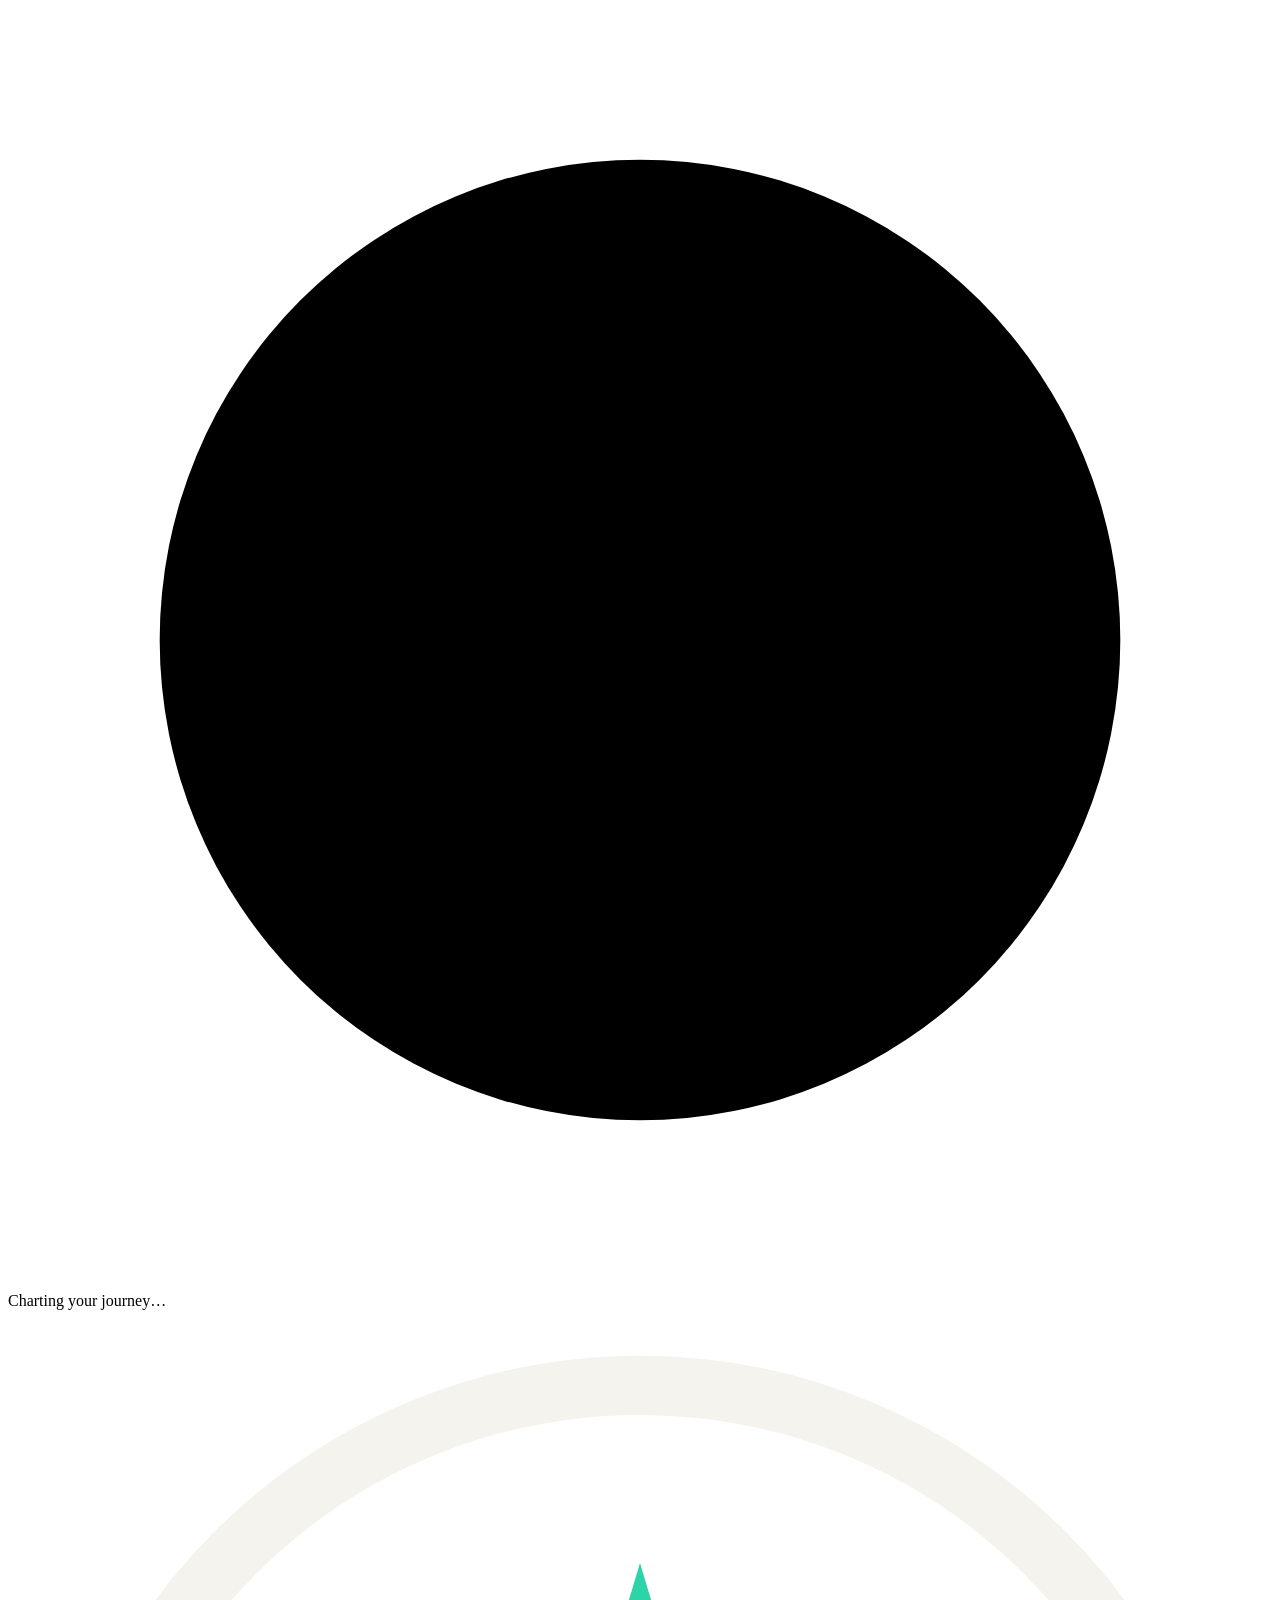
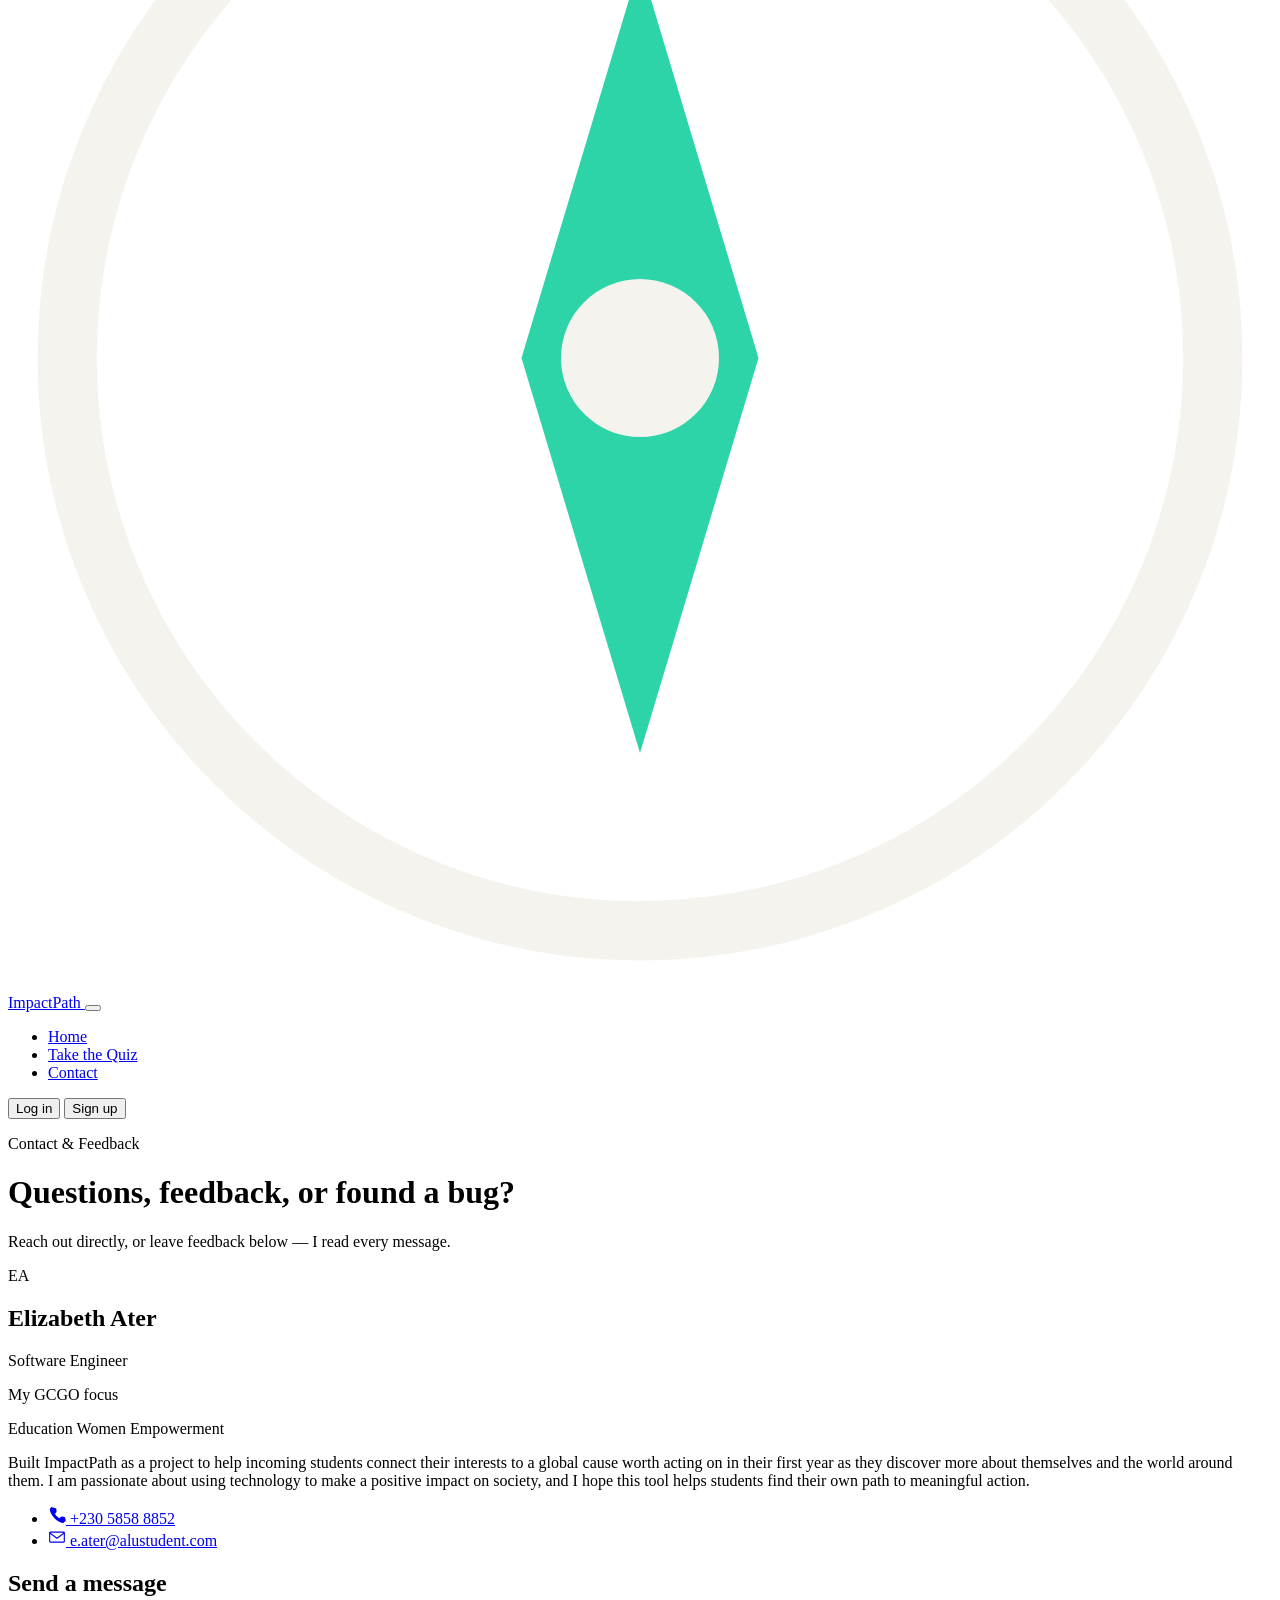
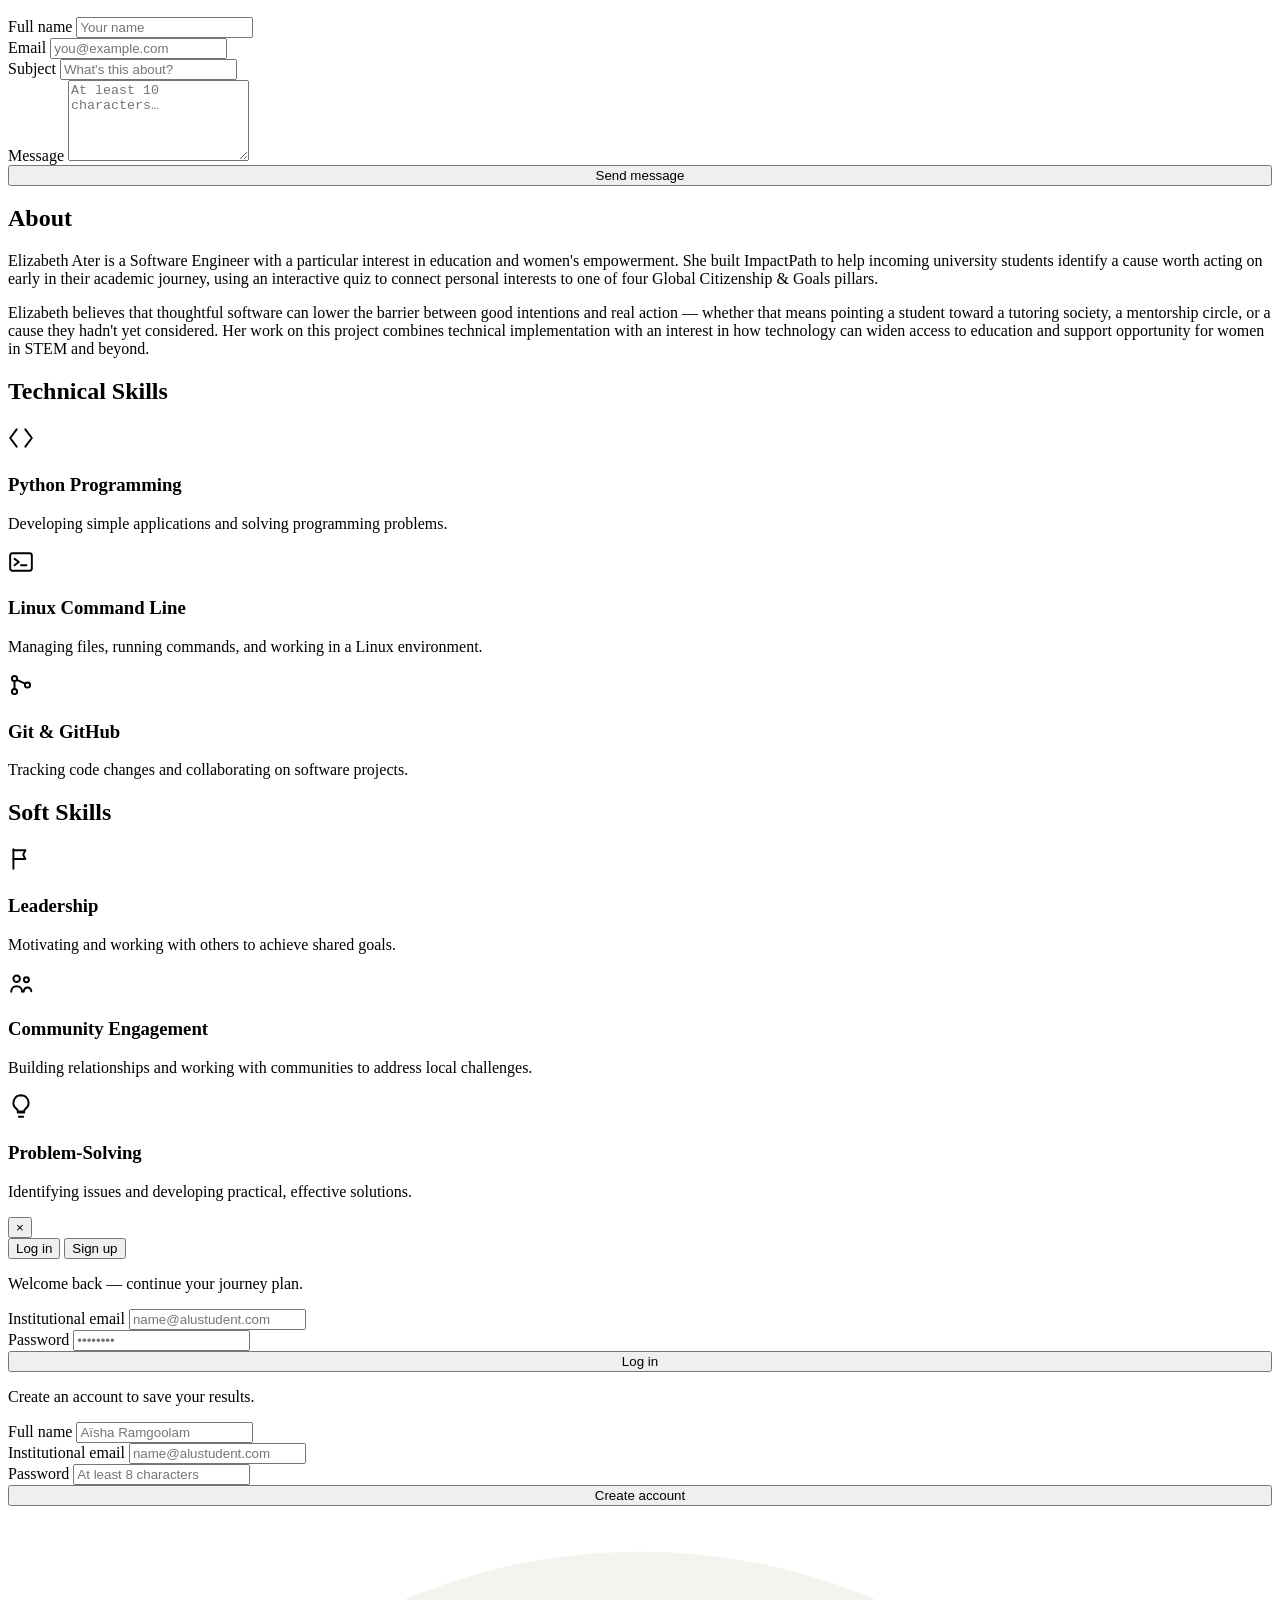
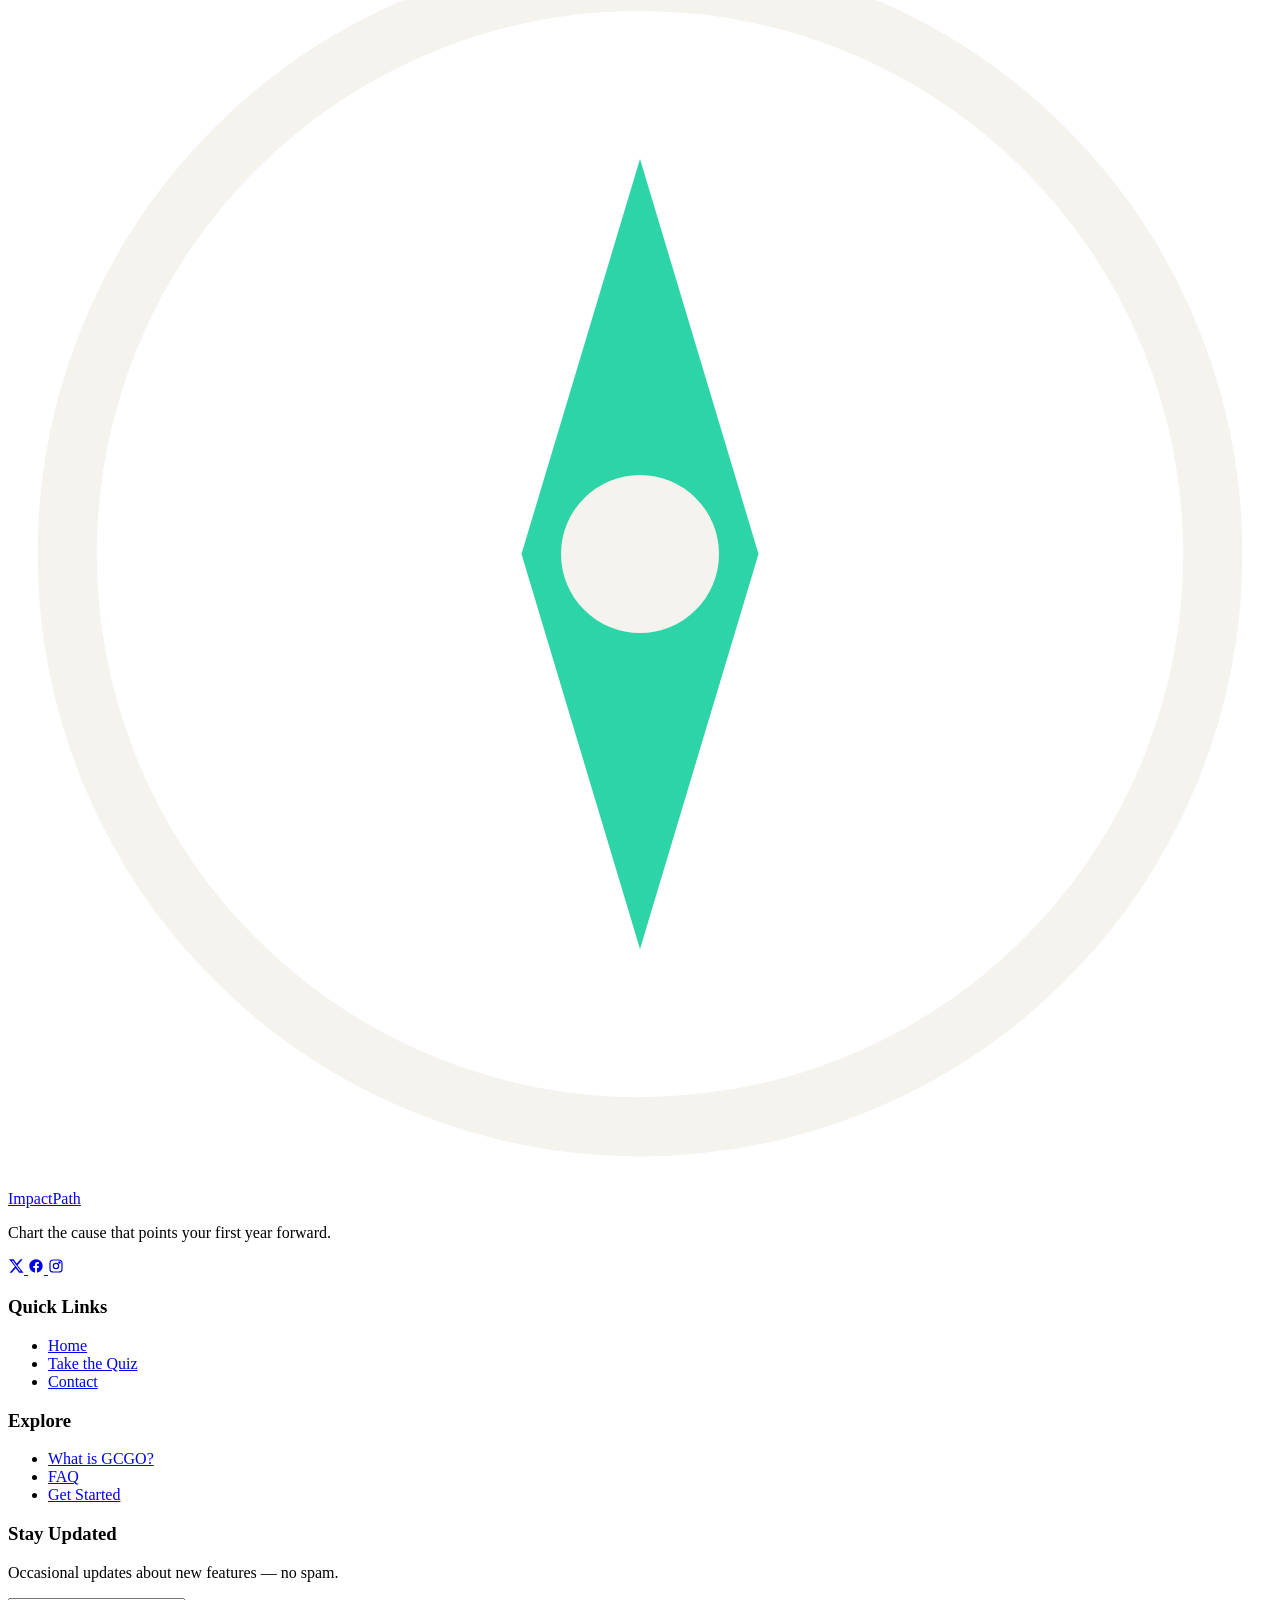
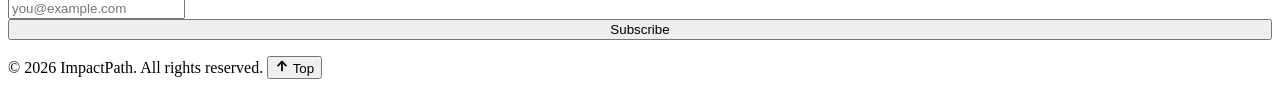
==== contact.html @ 2ed1ff80 "Created the contact page" ====
<!DOCTYPE html>
<html lang="en">
<head>
<meta charset="UTF-8">
<meta name="viewport" content="width=device-width, initial-scale=1.0">
<title>Contact & Feedback — ImpactPath</title>
<meta name="description" content="Get in touch, view the project source, or leave feedback on ImpactPath.">

<link rel="preconnect" href="https://fonts.googleapis.com">
<link rel="preconnect" href="https://fonts.gstatic.com" crossorigin>
<link href="https://fonts.googleapis.com/css2?family=Sora:wght@400;600;700;800&family=Literata:ital,wght@0,400;0,500;1,400&family=JetBrains+Mono:wght@500;700&display=swap" rel="stylesheet">

<link rel="stylesheet" href="css/style.css">
</head>
<body>

<!-- ============ PRELOADER ============ -->
<div class="preloader" id="preloader" aria-hidden="true">
  <svg class="preloader__compass" viewBox="0 0 100 100" xmlns="http://www.w3.org/2000/svg">
    <circle cx="50" cy="50" r="38" class="preloader__ring"/>
    <path d="M50 18L58 50L50 82L42 50L50 18Z" class="preloader__needle"/>
    <circle cx="50" cy="50" r="4" class="preloader__hub"/>
  </svg>
  <p class="preloader__label">Charting your journey…</p>
</div>

<!-- ============ NAV ============ -->
<nav class="site-nav">
  <div class="site-nav__inner">
    <a href="index.html" class="site-nav__brand">
      <svg class="compass-mark" viewBox="0 0 32 32" fill="none" xmlns="http://www.w3.org/2000/svg" aria-hidden="true">
        <circle cx="16" cy="16" r="14.5" stroke="#F5F3EE" stroke-width="1.5"/>
        <path d="M16 6L19 16L16 26L13 16L16 6Z" fill="#2DD4A7"/>
        <circle cx="16" cy="16" r="2" fill="#F5F3EE"/>
      </svg>
      ImpactPath
    </a>
    <button type="button" class="nav-toggle" id="nav-toggle" aria-label="Toggle navigation menu" aria-expanded="false" aria-controls="site-nav-panel">
      <span class="nav-toggle__bar"></span>
      <span class="nav-toggle__bar"></span>
      <span class="nav-toggle__bar"></span>
    </button>
    <div class="site-nav__panel" id="site-nav-panel">
      <ul class="site-nav__links">
        <li><a href="index.html">Home</a></li>
        <li><a href="quiz.html">Take the Quiz</a></li>
        <li id="nav-results-link" style="display:none;"><a href="results.html">My Results</a></li>
        <li><a href="contact.html" aria-current="page">Contact</a></li>
      </ul>
      <div class="site-nav__auth">
        <button class="btn btn--text" data-open-auth="login">Log in</button>
        <button class="btn btn--primary" data-open-auth="signup">Sign up</button>
      </div>
    </div>
  </div>
</nav>

<header class="contact-hero container">
  <p class="hero__eyebrow">Contact &amp; Feedback</p>
  <h1 class="contact-hero__title">Questions, feedback, or found a bug?</h1>
  <p class="hero__lead">Reach out directly, or leave feedback below — I read every message.</p>
</header>

<section class="contact-grid container">

  <!-- ============ AUTHOR / PROJECT DETAILS ============ -->
  <article class="author-card reveal">
    <img
      src="assets/images/profile.jpg"
      alt="Photo of the ImpactPath author"
      class="author-card__avatar"
      onerror="this.replaceWith(Object.assign(document.createElement('div'), {className:'author-card__avatar author-card__avatar--fallback', textContent:'EA'}))"
    >
    <h2 class="author-card__name">Elizabeth Ater</h2>
    <p class="author-card__role">Software Engineer</p>

    <p class="author-card__focus-label">My GCGO focus</p>
    <div class="author-card__focus">
      <span class="focus-tag focus-tag--education">Education</span>
      <span class="focus-tag focus-tag--women">Women Empowerment</span>
    </div>

    <p class="author-card__bio">
      Built ImpactPath as a project to help incoming students connect their interests to a global cause
      worth acting on in their first year as they discover more about themselves and the world around them. 
      I am passionate about using technology to make a positive impact on society, and I hope this tool helps students find their own path to meaningful action.
    </p>

    <ul class="author-card__links">
      <li>
        <a href="tel:+23058588852">
          <svg viewBox="0 0 16 16" width="18" height="18" fill="currentColor" aria-hidden="true"><path d="M3.65 1.5a1 1 0 0 1 1.02-.24l2.1.7a1 1 0 0 1 .67.9l.15 2.1a1 1 0 0 1-.29.78l-1.2 1.2a9.4 9.4 0 0 0 3.96 3.96l1.2-1.2a1 1 0 0 1 .78-.29l2.1.15a1 1 0 0 1 .9.67l.7 2.1a1 1 0 0 1-.24 1.02l-1.4 1.4a1.5 1.5 0 0 1-1.35.42C7.9 13.8 2.2 8.1 1.61 3.25a1.5 1.5 0 0 1 .42-1.35l1.62-1.4Z"/></svg>
          +230 5858 8852
        </a>
      </li>
      <li>
        <a href="mailto:e.ater@alustudent.com">
          <svg viewBox="0 0 16 16" width="18" height="18" fill="currentColor" aria-hidden="true"><path d="M1 4a1 1 0 0 1 1-1h12a1 1 0 0 1 1 1v8a1 1 0 0 1-1 1H2a1 1 0 0 1-1-1V4Zm1.2.2 5.8 4.2 5.8-4.2H2.2ZM14 5.4 8.3 9.6a.5.5 0 0 1-.6 0L2 5.4V12h12V5.4Z"/></svg>
          e.ater@alustudent.com
        </a>
      </li>
    </ul>
  </article>
  
  <!-- ============ CONTACT FORM ============ -->
  <article class="contact-form-panel reveal" style="transition-delay:120ms;">
    <h2>Send a message</h2>
    <form id="contact-form" novalidate>
      <div class="field">
        <label class="field__label" for="contact-name">Full name</label>
        <input class="field__input" type="text" id="contact-name" name="contactName" placeholder="Your name" autocomplete="name">
        <small class="error-message" role="alert"></small>
      </div>

      <div class="field">
        <label class="field__label" for="contact-email">Email</label>
        <input class="field__input" type="email" id="contact-email" name="contactEmail" placeholder="you@example.com" autocomplete="email">
        <small class="error-message" role="alert"></small>
      </div>

      <div class="field">
        <label class="field__label" for="contact-subject">Subject</label>
        <input class="field__input" type="text" id="contact-subject" name="contactSubject" placeholder="What's this about?">
        <small class="error-message" role="alert"></small>
      </div>

      <div class="field">
        <label class="field__label" for="contact-message">Message</label>
        <textarea class="field__input" id="contact-message" name="contactMessage" rows="5" placeholder="At least 10 characters…"></textarea>
        <small class="error-message" role="alert"></small>
      </div>

      <button type="submit" class="btn btn--primary btn--lg" style="width:100%;justify-content:center;">Send message</button>
      <p class="form-submit-status" role="status"></p>
    </form>
  </article>

</section>

<!-- ============ ABOUT & SKILLS ============ -->
<section class="about-skills container reveal" aria-label="About and technical skills">
  <div class="about-skills__bio">
    <h2>About</h2>
    <p>
      Elizabeth Ater is a Software Engineer with a particular interest in
      education and women's empowerment. She built ImpactPath to help
      incoming university students identify a cause worth acting on early
      in their academic journey, using an interactive quiz to connect
      personal interests to one of four Global Citizenship &amp; Goals
      pillars.
    </p>
    <p>
      Elizabeth believes that thoughtful software can lower the barrier
      between good intentions and real action &mdash; whether that means
      pointing a student toward a tutoring society, a mentorship circle,
      or a cause they hadn't yet considered. Her work on this project
      combines technical implementation with an interest in how technology
      can widen access to education and support opportunity for women in
      STEM and beyond.
    </p>
  </div>

  <div class="about-skills__skills">
    <h2>Technical Skills</h2>
    <div class="skills-grid">
      <article class="skill-card">
        <span class="skill-card__icon" aria-hidden="true">
          <svg viewBox="0 0 24 24" width="26" height="26" fill="none" stroke="currentColor" stroke-width="1.8" stroke-linecap="round" stroke-linejoin="round"><polyline points="8 4 2 12 8 20"/><polyline points="16 4 22 12 16 20"/></svg>
        </span>
        <h3>Python Programming</h3>
        <p>Developing simple applications and solving programming problems.</p>
      </article>

      <article class="skill-card">
        <span class="skill-card__icon" aria-hidden="true">
          <svg viewBox="0 0 24 24" width="26" height="26" fill="none" stroke="currentColor" stroke-width="1.8" stroke-linecap="round" stroke-linejoin="round"><rect x="2" y="4" width="20" height="16" rx="2"/><polyline points="6 9 10 12 6 15"/><line x1="12" y1="15" x2="17" y2="15"/></svg>
        </span>
        <h3>Linux Command Line</h3>
        <p>Managing files, running commands, and working in a Linux environment.</p>
      </article>

      <article class="skill-card">
        <span class="skill-card__icon" aria-hidden="true">
          <svg viewBox="0 0 24 24" width="26" height="26" fill="none" stroke="currentColor" stroke-width="1.8" stroke-linecap="round" stroke-linejoin="round"><circle cx="6" cy="6" r="2.4"/><circle cx="6" cy="18" r="2.4"/><circle cx="18" cy="12" r="2.4"/><path d="M6 8.4V15.6"/><path d="M8.2 7.2 15.8 10.8"/></svg>
        </span>
        <h3>Git &amp; GitHub</h3>
        <p>Tracking code changes and collaborating on software projects.</p>
      </article>
    </div>
  </div>

  <div class="about-skills__skills">
    <h2>Soft Skills</h2>
    <div class="skills-grid">
      <article class="skill-card">
        <span class="skill-card__icon" aria-hidden="true">
          <svg viewBox="0 0 24 24" width="26" height="26" fill="none" stroke="currentColor" stroke-width="1.8" stroke-linecap="round" stroke-linejoin="round"><path d="M5 3v18"/><path d="M5 4h11l-2 4 2 4H5"/></svg>
        </span>
        <h3>Leadership</h3>
        <p>Motivating and working with others to achieve shared goals.</p>
      </article>

      <article class="skill-card">
        <span class="skill-card__icon" aria-hidden="true">
          <svg viewBox="0 0 24 24" width="26" height="26" fill="none" stroke="currentColor" stroke-width="1.8" stroke-linecap="round" stroke-linejoin="round"><circle cx="8" cy="8" r="3"/><path d="M3 20c0-3 2.2-5 5-5s5 2 5 5"/><circle cx="17" cy="9" r="2.3"/><path d="M14.5 20c.3-2.2 1.6-3.8 3.5-3.8 1.7 0 3.2 1.3 3.5 3.4"/></svg>
        </span>
        <h3>Community Engagement</h3>
        <p>Building relationships and working with communities to address local challenges.</p>
      </article>

      <article class="skill-card">
        <span class="skill-card__icon" aria-hidden="true">
          <svg viewBox="0 0 24 24" width="26" height="26" fill="none" stroke="currentColor" stroke-width="1.8" stroke-linecap="round" stroke-linejoin="round"><path d="M9 18h6"/><path d="M10 22h4"/><path d="M12 2a7 7 0 0 0-4 12.7c.6.5 1 1.3 1 2.1V17h6v-.2c0-.8.4-1.6 1-2.1A7 7 0 0 0 12 2Z"/></svg>
        </span>
        <h3>Problem-Solving</h3>
        <p>Identifying issues and developing practical, effective solutions.</p>
      </article>
    </div>
  </div>
</section>

<!-- ============ AUTH MODAL (shared) ============ -->
<div class="modal-backdrop" id="auth-modal-backdrop">
  <div class="auth-modal" role="dialog" aria-modal="true" aria-labelledby="auth-modal-title">
    <button class="auth-modal__close" aria-label="Close">&times;</button>
    <div class="auth-modal__tabs">
      <button class="auth-modal__tab is-active" data-tab="login" id="auth-modal-title">Log in</button>
      <button class="auth-modal__tab" data-tab="signup">Sign up</button>
    </div>

    <div class="auth-modal__panel is-active" data-panel="login">
      <p class="auth-modal__sub">Welcome back — continue your journey plan.</p>
      <form id="login-form" novalidate>
        <div class="field">
          <label class="field__label" for="login-email">Institutional email</label>
          <input class="field__input" type="email" id="login-email" placeholder="name@alustudent.com">
          <small class="error-message" role="alert"></small>
        </div>
        <div class="field">
          <label class="field__label" for="login-password">Password</label>
          <input class="field__input" type="password" id="login-password" placeholder="••••••••">
          <small class="error-message" role="alert"></small>
        </div>
        <button type="submit" class="btn btn--primary" style="width:100%;justify-content:center;">Log in</button>
        <p class="form-submit-status" role="status"></p>
      </form>
    </div>

    <div class="auth-modal__panel" data-panel="signup">
      <p class="auth-modal__sub">Create an account to save your results.</p>
      <form id="signup-form" novalidate>
        <div class="field">
          <label class="field__label" for="signup-name">Full name</label>
          <input class="field__input" type="text" id="signup-name" placeholder="Aïsha Ramgoolam">
          <small class="error-message" role="alert"></small>
        </div>
        <div class="field">
          <label class="field__label" for="signup-email">Institutional email</label>
          <input class="field__input" type="email" id="signup-email" placeholder="name@alustudent.com">
          <small class="error-message" role="alert"></small>
        </div>
        <div class="field">
          <label class="field__label" for="signup-password">Password</label>
          <input class="field__input" type="password" id="signup-password" placeholder="At least 8 characters">
          <small class="error-message" role="alert"></small>
        </div>
        <button type="submit" class="btn btn--primary" style="width:100%;justify-content:center;">Create account</button>
        <p class="form-submit-status" role="status"></p>
      </form>
    </div>
  </div>
</div>

<footer class="site-footer">
  <!-- Accent bar echoing the four GCGO pillar colors used throughout the site -->
  <div class="site-footer__accent" aria-hidden="true"></div>

  <div class="container site-footer__top">
    <div class="site-footer__col site-footer__col--brand">
      <a href="index.html" class="site-footer__brand">
        <svg class="compass-mark" viewBox="0 0 32 32" fill="none" xmlns="http://www.w3.org/2000/svg" aria-hidden="true">
          <circle cx="16" cy="16" r="14.5" stroke="#F5F3EE" stroke-width="1.5"/>
          <path d="M16 6L19 16L16 26L13 16L16 6Z" fill="#2DD4A7"/>
          <circle cx="16" cy="16" r="2" fill="#F5F3EE"/>
        </svg>
        ImpactPath
      </a>
      <p class="site-footer__tagline">Chart the cause that points your first year forward.</p>
      <div class="site-footer__social">
        <a href="https://twitter.com/yourusername" target="_blank" rel="noopener noreferrer" aria-label="Follow on X (Twitter)">
          <svg viewBox="0 0 24 24" width="16" height="16" fill="currentColor" aria-hidden="true"><path d="M18.9 2H22l-7.6 8.7L23.3 22H16.7l-5.2-6.8L5.6 22H2.4l8.1-9.3L1.5 2h6.8l4.7 6.2L18.9 2Zm-1.2 18h1.7L7.4 4H5.6l12.1 16Z"/></svg>
        </a>
        <a href="https://facebook.com/yourusername" target="_blank" rel="noopener noreferrer" aria-label="Follow on Facebook">
          <svg viewBox="0 0 24 24" width="16" height="16" fill="currentColor" aria-hidden="true"><path d="M22 12.06C22 6.5 17.52 2 12 2S2 6.5 2 12.06c0 5 3.66 9.15 8.44 9.94v-7.03H7.9v-2.9h2.54V9.85c0-2.51 1.49-3.9 3.77-3.9 1.09 0 2.24.2 2.24.2v2.46h-1.26c-1.24 0-1.63.77-1.63 1.56v1.88h2.78l-.44 2.9h-2.34V22c4.78-.79 8.44-4.94 8.44-9.94Z"/></svg>
        </a>
        <a href="https://instagram.com/yourusername" target="_blank" rel="noopener noreferrer" aria-label="Follow on Instagram">
          <svg viewBox="0 0 24 24" width="16" height="16" fill="none" stroke="currentColor" stroke-width="1.8" aria-hidden="true"><rect x="3" y="3" width="18" height="18" rx="5"/><circle cx="12" cy="12" r="4"/><circle cx="17.2" cy="6.8" r="1"/></svg>
        </a>
      </div>
    </div>

    <div class="site-footer__col">
      <h3 class="site-footer__heading">Quick Links</h3>
      <ul class="site-footer__list">
        <li><a href="index.html">Home</a></li>
        <li><a href="quiz.html">Take the Quiz</a></li>
        <li><a href="contact.html">Contact</a></li>
      </ul>
    </div>

    <div class="site-footer__col">
      <h3 class="site-footer__heading">Explore</h3>
      <ul class="site-footer__list">
        <li><a href="index.html#learn-more">What is GCGO?</a></li>
        <li><a href="index.html#faq">FAQ</a></li>
        <li><a href="index.html#details">Get Started</a></li>
      </ul>
    </div>

    <div class="site-footer__col">
      <h3 class="site-footer__heading">Stay Updated</h3>
      <p class="site-footer__newsletter-copy">Occasional updates about new features — no spam.</p>
      <form class="site-footer__newsletter" id="newsletter-form" novalidate>
        <div class="field">
          <input class="field__input" type="email" id="newsletter-email" placeholder="you@example.com" aria-label="Email address">
          <small class="error-message" role="alert"></small>
        </div>
        <button type="submit" class="btn btn--primary" style="width:100%;justify-content:center;">Subscribe</button>
        <p class="form-submit-status" role="status"></p>
      </form>
    </div>
  </div>

  <div class="container site-footer__bottom">
    <span class="site-footer__copyright">&copy; <span id="footer-year">2026</span> ImpactPath. All rights reserved.</span>
    <button type="button" class="site-footer__top-btn" id="back-to-top" aria-label="Back to top">
      <svg viewBox="0 0 16 16" width="14" height="14" fill="none" stroke="currentColor" stroke-width="2" stroke-linecap="round" stroke-linejoin="round" aria-hidden="true"><path d="M8 13V3"/><path d="M3.5 7.5 8 3l4.5 4.5"/></svg>
      Top
    </button>
  </div>
</footer>

<script src="js/validation.js"></script>
<script src="js/auth.js"></script>
<script src="js/animations.js"></script>
<script src="js/contact.js"></script>
</body>
</html>
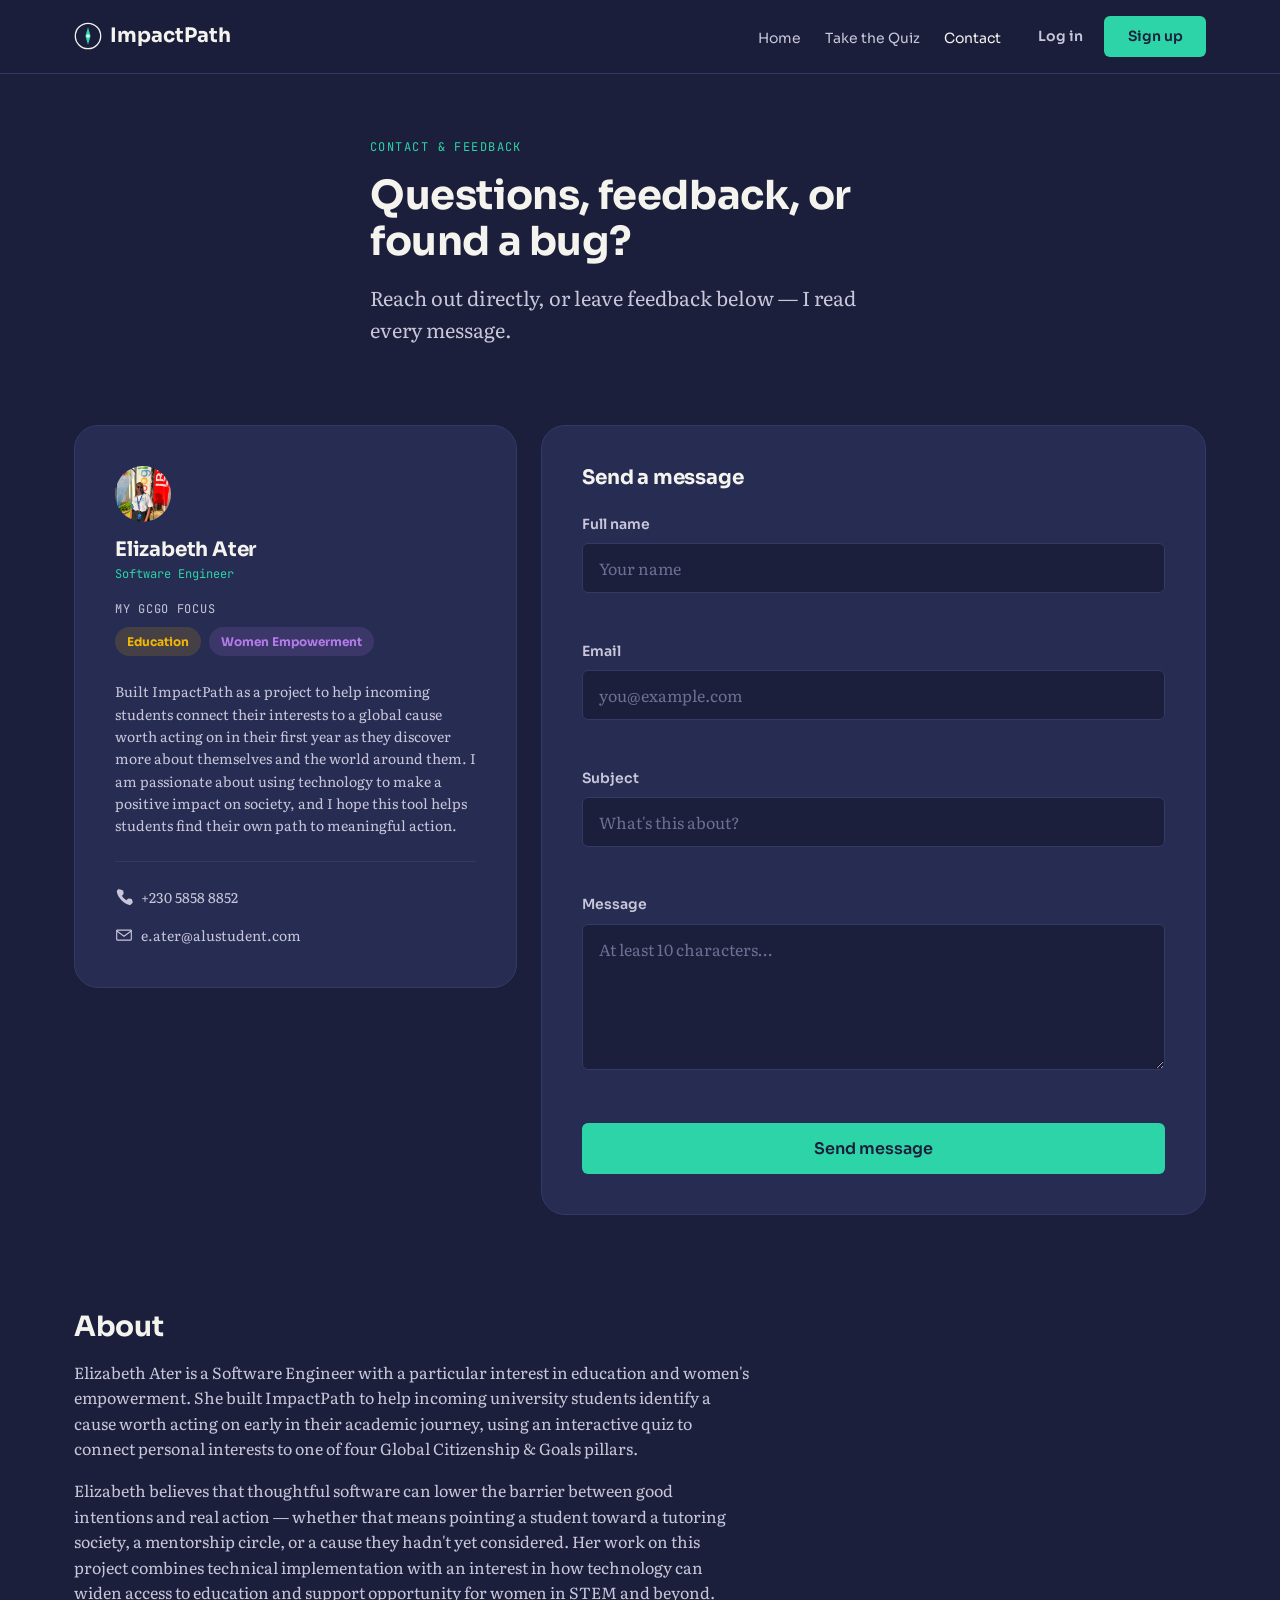
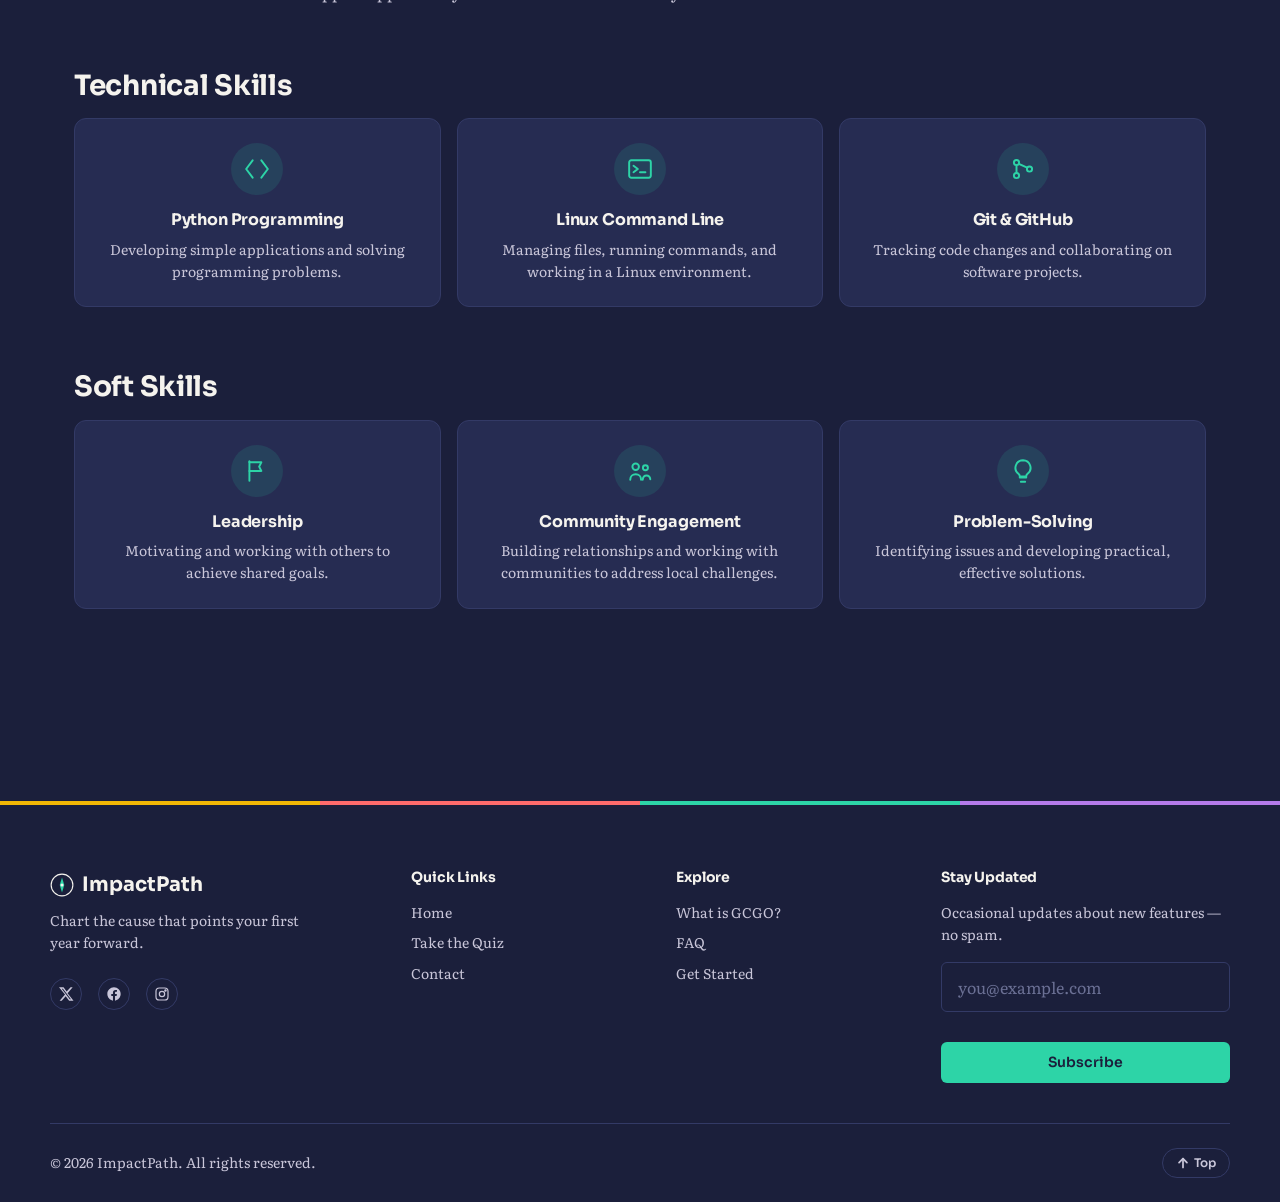
==== commit af7df9cc: "Updated videos" ====
--- a/contact.html
+++ b/contact.html
@@ -66,7 +66,7 @@
   <!-- ============ AUTHOR / PROJECT DETAILS ============ -->
   <article class="author-card reveal">
     <img
-      src="assets/images/profile.jpg"
+      src="images/profile-picture.jpeg"
       alt="Photo of the ImpactPath author"
       class="author-card__avatar"
       onerror="this.replaceWith(Object.assign(document.createElement('div'), {className:'author-card__avatar author-card__avatar--fallback', textContent:'EA'}))"
--- a/css/style.css
+++ b/css/style.css
@@ -0,0 +1,1956 @@
+/* ============================================================
+   GCGO ADVISOR — DESIGN TOKENS
+   "Compass" visual system: a deep indigo base with four
+   accent colors, one per Global Citizenship & Goals pillar.
+   Every page pulls from this single source of truth so the
+   identity stays consistent across Landing, Quiz, Results,
+   and Contact.
+   ============================================================ */
+
+:root {
+  /* ---- Base palette ---- */
+  --color-ink: #1B1F3B;          /* deep indigo — primary background */
+  --color-ink-light: #262C52;    /* lifted surface (cards, panels) */
+  --color-ink-lighter: #333A66;  /* borders / dividers on dark */
+  --color-paper: #F5F3EE;        /* warm off-white — primary text on dark */
+  --color-paper-dim: #C9C6D9;    /* secondary text on dark */
+
+  /* ---- GCGO pillar accents ---- */
+  --color-education: #F2B705;    /* gold */
+  --color-health: #FF6B6B;       /* coral */
+  --color-climate: #2DD4A7;      /* teal */
+  --color-women: #B47AEA;        /* violet */
+
+  /* ---- Semantic aliases (so logic code doesn't hardcode hexes) ---- */
+  --color-success: #2DD4A7;
+  --color-error: #FF6B6B;
+  --color-warning: #F2B705;
+
+  /* ---- Typography ---- */
+  --font-display: 'Sora', system-ui, sans-serif;
+  --font-body: 'Literata', Georgia, serif;
+  --font-mono: 'JetBrains Mono', 'Courier New', monospace;
+
+  /* ---- Type scale ---- */
+  --text-xs: 0.75rem;
+  --text-sm: 0.875rem;
+  --text-base: 1rem;
+  --text-lg: 1.25rem;
+  --text-xl: 1.75rem;
+  --text-2xl: 2.5rem;
+  --text-3xl: 3.5rem;
+
+  /* ---- Spacing scale ---- */
+  --space-1: 0.25rem;
+  --space-2: 0.5rem;
+  --space-3: 1rem;
+  --space-4: 1.5rem;
+  --space-5: 2.5rem;
+  --space-6: 4rem;
+  --space-7: 6rem;
+
+  /* ---- Shape ---- */
+  --radius-sm: 6px;
+  --radius-md: 12px;
+  --radius-lg: 24px;
+
+  /* ---- Motion ---- */
+  --ease-out: cubic-bezier(0.16, 1, 0.3, 1);
+  --duration-fast: 150ms;
+  --duration-base: 300ms;
+}
+
+/* Respect reduced-motion preference site-wide */
+@media (prefers-reduced-motion: reduce) {
+  *, *::before, *::after {
+    animation-duration: 0.01ms !important;
+    animation-iteration-count: 1 !important;
+    transition-duration: 0.01ms !important;
+    scroll-behavior: auto !important;
+  }
+}
+/* ============================================================
+   GCGO ADVISOR — BASE STYLES
+   Reset + shared layout primitives (nav, buttons, footer)
+   used identically across Landing, Quiz, Results, Contact.
+   ============================================================ */
+
+* { box-sizing: border-box; margin: 0; padding: 0; }
+
+html { scroll-behavior: smooth; }
+
+body {
+  font-family: var(--font-body);
+  background: var(--color-ink);
+  color: var(--color-paper);
+  line-height: 1.6;
+  min-height: 100vh;
+}
+
+img, video { max-width: 100%; display: block; }
+
+a { color: inherit; text-decoration: none; }
+
+h1, h2, h3, h4 {
+  font-family: var(--font-display);
+  line-height: 1.15;
+  letter-spacing: -0.01em;
+}
+
+/* Visible keyboard focus everywhere — accessibility floor */
+:focus-visible {
+  outline: 2px solid var(--color-climate);
+  outline-offset: 3px;
+  border-radius: var(--radius-sm);
+}
+
+.container {
+  max-width: 1180px;
+  margin: 0 auto;
+  padding: 0 var(--space-4);
+}
+
+/* ---- Navigation (shared across all 4 pages) ---- */
+.site-nav {
+  position: sticky;
+  top: 0;
+  z-index: 100;
+  background: rgba(27, 31, 59, 0.85);
+  backdrop-filter: blur(10px);
+  border-bottom: 1px solid var(--color-ink-lighter);
+}
+
+.site-nav__inner {
+  display: flex;
+  align-items: center;
+  justify-content: space-between;
+  padding: var(--space-3) var(--space-4);
+  max-width: 1180px;
+  margin: 0 auto;
+}
+
+.site-nav__brand {
+  display: flex;
+  align-items: center;
+  gap: var(--space-2);
+  font-family: var(--font-display);
+  font-weight: 700;
+  font-size: var(--text-lg);
+}
+
+.site-nav__brand .compass-mark {
+  width: 28px;
+  height: 28px;
+}
+
+.site-nav__links {
+  display: flex;
+  align-items: center;
+  gap: var(--space-4);
+  list-style: none;
+}
+
+.site-nav__links a {
+  font-family: var(--font-display);
+  font-size: var(--text-sm);
+  color: var(--color-paper-dim);
+  transition: color var(--duration-fast) var(--ease-out);
+}
+
+.site-nav__links a:hover,
+.site-nav__links a[aria-current="page"] {
+  color: var(--color-paper);
+}
+
+.site-nav__auth {
+  display: flex;
+  gap: var(--space-2);
+}
+
+/* ---- Nav panel wrapper: on desktop this just holds the links +
+   auth buttons in a row (no visual change from before). On mobile
+   (see breakpoint below) it becomes the collapsible dropdown. ---- */
+.site-nav__panel {
+  display: flex;
+  align-items: center;
+  gap: var(--space-4);
+}
+
+/* ---- Hamburger toggle: hidden on desktop, shown only on mobile ---- */
+.nav-toggle {
+  display: none;
+  flex-direction: column;
+  justify-content: center;
+  align-items: center;
+  gap: 5px;
+  width: 36px;
+  height: 36px;
+  background: none;
+  border: none;
+  cursor: pointer;
+  padding: 0;
+}
+
+.nav-toggle__bar {
+  width: 22px;
+  height: 2px;
+  background: var(--color-paper);
+  border-radius: 2px;
+  transition: transform var(--duration-base) var(--ease-out),
+              opacity var(--duration-base) var(--ease-out);
+}
+
+/* Animate into an "X" when the menu is open */
+.nav-toggle.is-open .nav-toggle__bar:nth-child(1) { transform: translateY(7px) rotate(45deg); }
+.nav-toggle.is-open .nav-toggle__bar:nth-child(2) { opacity: 0; }
+.nav-toggle.is-open .nav-toggle__bar:nth-child(3) { transform: translateY(-7px) rotate(-45deg); }
+
+/* ---- Buttons ---- */
+.btn {
+  font-family: var(--font-display);
+  font-size: var(--text-sm);
+  font-weight: 600;
+  padding: 0.65rem 1.4rem;
+  border-radius: var(--radius-sm);
+  border: 1px solid transparent;
+  cursor: pointer;
+  transition: transform var(--duration-fast) var(--ease-out),
+              background var(--duration-fast) var(--ease-out),
+              border-color var(--duration-fast) var(--ease-out);
+  display: inline-flex;
+  align-items: center;
+  gap: var(--space-2);
+}
+
+.btn:hover { transform: translateY(-1px); }
+.btn:active { transform: translateY(0); }
+
+.btn:disabled {
+  opacity: 0.4;
+  cursor: not-allowed;
+  transform: none;
+}
+
+.btn--primary {
+  background: var(--color-climate);
+  color: var(--color-ink);
+}
+.btn--primary:hover { background: #3EE8BC; }
+
+.btn--ghost {
+  background: transparent;
+  color: var(--color-paper);
+  border-color: var(--color-ink-lighter);
+}
+.btn--ghost:hover { border-color: var(--color-paper-dim); }
+
+.btn--text {
+  background: transparent;
+  color: var(--color-paper-dim);
+  padding: 0.65rem 0.75rem;
+}
+.btn--text:hover { color: var(--color-paper); }
+
+/* ---- Footer ---- */
+.site-footer {
+  position: relative;
+  margin-top: var(--space-7);
+  color: var(--color-paper-dim);
+  font-size: var(--text-sm);
+}
+
+/* Accent bar: four equal segments in the site's pillar colors,
+   echoing the compass motif used across every page. */
+.site-footer__accent {
+  height: 4px;
+  background: linear-gradient(
+    to right,
+    var(--color-education) 0%, var(--color-education) 25%,
+    var(--color-health) 25%, var(--color-health) 50%,
+    var(--color-climate) 50%, var(--color-climate) 75%,
+    var(--color-women) 75%, var(--color-women) 100%
+  );
+}
+
+.site-footer__top {
+  display: grid;
+  grid-template-columns: 1.4fr 1fr 1fr 1.2fr;
+  gap: var(--space-4);
+  padding: var(--space-6) 0 var(--space-5);
+}
+
+.site-footer__col--brand { padding-right: var(--space-3); }
+
+.site-footer__brand {
+  display: flex;
+  align-items: center;
+  gap: var(--space-2);
+  font-family: var(--font-display);
+  font-weight: 700;
+  font-size: var(--text-lg);
+  color: var(--color-paper);
+  margin-bottom: var(--space-2);
+}
+
+.site-footer__brand .compass-mark { width: 24px; height: 24px; }
+
+.site-footer__tagline {
+  font-size: var(--text-sm);
+  margin-bottom: var(--space-4);
+  max-width: 32ch;
+}
+
+.site-footer__social {
+  display: flex;
+  gap: var(--space-3);
+  align-items: center;
+}
+
+.site-footer__social a {
+  display: flex;
+  align-items: center;
+  justify-content: center;
+  width: 32px;
+  height: 32px;
+  border-radius: 50%;
+  border: 1px solid var(--color-ink-lighter);
+  color: var(--color-paper-dim);
+  transition: color var(--duration-fast) var(--ease-out),
+              border-color var(--duration-fast) var(--ease-out),
+              transform var(--duration-fast) var(--ease-out);
+}
+
+.site-footer__social a:hover {
+  color: var(--color-climate);
+  border-color: var(--color-climate);
+  transform: translateY(-2px);
+}
+
+.site-footer__heading {
+  font-family: var(--font-display);
+  font-size: var(--text-sm);
+  color: var(--color-paper);
+  margin-bottom: var(--space-3);
+}
+
+.site-footer__list {
+  list-style: none;
+  display: flex;
+  flex-direction: column;
+  gap: var(--space-2);
+}
+
+.site-footer__list a {
+  color: var(--color-paper-dim);
+  transition: color var(--duration-fast) var(--ease-out);
+}
+
+.site-footer__list a:hover { color: var(--color-paper); }
+
+.site-footer__newsletter-copy {
+  font-size: var(--text-sm);
+  margin-bottom: var(--space-3);
+}
+
+/* Newsletter form reuses the global .field / .field__input styles;
+   just tighten the spacing since it's a small footer column */
+.site-footer__newsletter .field { margin-bottom: var(--space-2); }
+.site-footer__newsletter .form-submit-status { font-size: var(--text-xs); }
+
+.site-footer__bottom {
+  display: flex;
+  justify-content: space-between;
+  align-items: center;
+  flex-wrap: wrap;
+  gap: var(--space-3);
+  border-top: 1px solid var(--color-ink-lighter);
+  padding: var(--space-4) 0;
+}
+
+.site-footer__credit { font-size: var(--text-xs); }
+
+.site-footer__top-btn {
+  display: flex;
+  align-items: center;
+  gap: var(--space-1);
+  background: none;
+  border: 1px solid var(--color-ink-lighter);
+  color: var(--color-paper-dim);
+  font-family: var(--font-display);
+  font-size: var(--text-xs);
+  font-weight: 600;
+  padding: 0.4rem 0.8rem;
+  border-radius: 999px;
+  cursor: pointer;
+  transition: color var(--duration-fast) var(--ease-out),
+              border-color var(--duration-fast) var(--ease-out),
+              transform var(--duration-fast) var(--ease-out);
+}
+
+.site-footer__top-btn:hover {
+  color: var(--color-climate);
+  border-color: var(--color-climate);
+  transform: translateY(-2px);
+}
+
+@media (max-width: 900px) {
+  .site-footer__top { grid-template-columns: 1fr 1fr; }
+  .site-footer__col--brand { grid-column: 1 / -1; padding-right: 0; }
+}
+
+@media (max-width: 560px) {
+  .site-footer__top { grid-template-columns: 1fr; }
+  .site-footer__bottom { flex-direction: column; text-align: center; }
+}
+
+/* ---- Auth modal (shared: Login / Sign up) ---- */
+.modal-backdrop {
+  position: fixed;
+  inset: 0;
+  background: rgba(10, 12, 26, 0.7);
+  display: none;
+  align-items: center;
+  justify-content: center;
+  z-index: 1000;
+  padding: var(--space-3);
+}
+.modal-backdrop.is-open { display: flex; }
+
+.auth-modal {
+  background: var(--color-ink-light);
+  border: 1px solid var(--color-ink-lighter);
+  border-radius: var(--radius-lg);
+  padding: var(--space-5);
+  width: 100%;
+  max-width: 420px;
+  position: relative;
+  animation: modal-in var(--duration-base) var(--ease-out);
+}
+
+@keyframes modal-in {
+  from { opacity: 0; transform: translateY(12px) scale(0.98); }
+  to { opacity: 1; transform: translateY(0) scale(1); }
+}
+
+.auth-modal__close {
+  position: absolute;
+  top: var(--space-3);
+  right: var(--space-3);
+  background: none;
+  border: none;
+  color: var(--color-paper-dim);
+  font-size: var(--text-lg);
+  cursor: pointer;
+  line-height: 1;
+  padding: var(--space-1);
+}
+.auth-modal__close:hover { color: var(--color-paper); }
+
+.auth-modal__tabs {
+  display: flex;
+  gap: var(--space-2);
+  margin-bottom: var(--space-4);
+  border-bottom: 1px solid var(--color-ink-lighter);
+}
+
+.auth-modal__tab {
+  background: none;
+  border: none;
+  color: var(--color-paper-dim);
+  font-family: var(--font-display);
+  font-weight: 600;
+  font-size: var(--text-base);
+  padding: var(--space-2) var(--space-1) var(--space-3);
+  cursor: pointer;
+  border-bottom: 2px solid transparent;
+  margin-bottom: -1px;
+  transition: color var(--duration-fast) var(--ease-out);
+}
+
+.auth-modal__tab.is-active {
+  color: var(--color-paper);
+  border-bottom-color: var(--color-climate);
+}
+
+.auth-modal__panel { display: none; }
+.auth-modal__panel.is-active { display: block; }
+
+.auth-modal h2 {
+  font-size: var(--text-lg);
+  margin-bottom: var(--space-1);
+}
+
+.auth-modal__sub {
+  color: var(--color-paper-dim);
+  font-size: var(--text-sm);
+  margin-bottom: var(--space-4);
+}
+/* ============================================================
+   GCGO ADVISOR — FORM & VALIDATION STYLES
+   Shared by: landing page student-details form, auth modal,
+   and the Contact page form. Inline errors only — no alert().
+   ============================================================ */
+
+.field {
+  margin-bottom: var(--space-4);
+}
+
+.field__label {
+  display: block;
+  font-family: var(--font-display);
+  font-size: var(--text-sm);
+  font-weight: 600;
+  color: var(--color-paper-dim);
+  margin-bottom: var(--space-2);
+}
+
+.field__input {
+  width: 100%;
+  font-family: var(--font-body);
+  font-size: var(--text-base);
+  color: var(--color-paper);
+  background: var(--color-ink);
+  border: 1.5px solid var(--color-ink-lighter);
+  border-radius: var(--radius-sm);
+  padding: 0.75rem 1rem;
+  transition: border-color var(--duration-fast) var(--ease-out),
+              background var(--duration-fast) var(--ease-out);
+}
+
+.field__input::placeholder { color: #6B7094; }
+
+.field__input:focus {
+  border-color: var(--color-climate);
+  outline: none;
+}
+
+/* Real-time state toggling classes — set by JS on input/blur */
+.field__input.is-valid {
+  border-color: var(--color-success);
+  background: rgba(45, 212, 167, 0.06);
+}
+
+.field__input.is-invalid {
+  border-color: var(--color-error);
+  background: rgba(255, 107, 107, 0.06);
+}
+
+/* Small shake cue when a field first goes invalid — micro-animation,
+   not decoration: it draws the eye to the new error text below. */
+.field__input.is-invalid.just-invalid {
+  animation: field-shake 320ms var(--ease-out);
+}
+
+@keyframes field-shake {
+  0%, 100% { transform: translateX(0); }
+  25% { transform: translateX(-4px); }
+  75% { transform: translateX(4px); }
+}
+
+.error-message {
+  display: block;
+  min-height: 1.2em;
+  font-family: var(--font-display);
+  font-size: var(--text-xs);
+  color: var(--color-error);
+  margin-top: var(--space-2);
+  opacity: 0;
+  transform: translateY(-4px);
+  transition: opacity var(--duration-fast) var(--ease-out),
+              transform var(--duration-fast) var(--ease-out);
+}
+
+.error-message.is-visible {
+  opacity: 1;
+  transform: translateY(0);
+}
+
+.success-message {
+  display: block;
+  font-family: var(--font-display);
+  font-size: var(--text-xs);
+  color: var(--color-success);
+  margin-top: var(--space-2);
+  opacity: 0;
+  transition: opacity var(--duration-fast) var(--ease-out);
+}
+
+.success-message.is-visible { opacity: 1; }
+
+.field__hint {
+  font-size: var(--text-xs);
+  color: var(--color-paper-dim);
+  margin-top: var(--space-1);
+  display: block;
+}
+
+.form-submit-status {
+  font-family: var(--font-display);
+  font-size: var(--text-sm);
+  padding: var(--space-3);
+  border-radius: var(--radius-sm);
+  margin-top: var(--space-3);
+  display: none;
+}
+
+.form-submit-status.is-success {
+  display: block;
+  background: rgba(45, 212, 167, 0.12);
+  color: var(--color-success);
+  border: 1px solid var(--color-success);
+}
+
+.form-submit-status.is-error {
+  display: block;
+  background: rgba(255, 107, 107, 0.12);
+  color: var(--color-error);
+  border: 1px solid var(--color-error);
+}
+/* ============================================================
+   GCGO ADVISOR — LANDING PAGE STYLES
+   ============================================================ */
+
+.text-accent { color: var(--color-climate); }
+
+/* ---- Hero ---- */
+.hero {
+  padding: var(--space-7) 0 var(--space-6);
+  overflow: hidden;
+}
+
+.hero__inner {
+  display: grid;
+  grid-template-columns: 1.1fr 0.9fr;
+  gap: var(--space-6);
+  align-items: center;
+}
+
+.hero__eyebrow {
+  font-family: var(--font-mono);
+  font-size: var(--text-xs);
+  text-transform: uppercase;
+  letter-spacing: 0.12em;
+  color: var(--color-climate);
+  margin-bottom: var(--space-3);
+}
+
+.hero__title {
+  font-size: var(--text-3xl);
+  font-weight: 800;
+  margin-bottom: var(--space-4);
+}
+
+.hero__lead {
+  color: var(--color-paper-dim);
+  font-size: var(--text-lg);
+  max-width: 46ch;
+  margin-bottom: var(--space-5);
+}
+
+.hero__actions {
+  display: flex;
+  gap: var(--space-3);
+  flex-wrap: wrap;
+}
+
+.btn--lg {
+  padding: 0.9rem 1.8rem;
+  font-size: var(--text-base);
+}
+
+/* ---- Hero compass graphic ---- */
+.hero__visual {
+  display: flex;
+  justify-content: center;
+}
+
+.hero-compass {
+  width: 100%;
+  max-width: 400px;
+  animation: compass-drift 16s linear infinite;
+}
+
+@keyframes compass-drift {
+  from { transform: rotate(0deg); }
+  to { transform: rotate(360deg); }
+}
+
+.hc-ring {
+  fill: none;
+  stroke: var(--color-ink-lighter);
+  stroke-width: 1;
+}
+
+.hc-axis {
+  stroke: var(--color-ink-lighter);
+  stroke-width: 1;
+  stroke-dasharray: 3 5;
+}
+
+.hc-point circle {
+  stroke: var(--color-ink);
+  stroke-width: 3;
+}
+.hc-point text {
+  font-family: var(--font-display);
+  font-weight: 700;
+  font-size: 13px;
+  fill: var(--color-ink);
+  /* Counter-rotate the labels so they stay upright while the
+     compass ring drifts — the labels are information, the ring
+     is atmosphere. */
+  animation: compass-counter-drift 16s linear infinite;
+  transform-origin: center;
+}
+.hc-point { transform-origin: 200px 200px; }
+
+@keyframes compass-counter-drift {
+  from { transform: rotate(0deg); }
+  to { transform: rotate(-360deg); }
+}
+
+.hc-point--education circle { fill: var(--color-education); transform-origin: 200px 45px; }
+.hc-point--health circle { fill: var(--color-health); transform-origin: 355px 200px; }
+.hc-point--climate circle { fill: var(--color-climate); transform-origin: 200px 355px; }
+.hc-point--women circle { fill: var(--color-women); transform-origin: 45px 200px; }
+
+@media (prefers-reduced-motion: reduce) {
+  .hero-compass, .hc-point text { animation: none; }
+}
+
+/* ---- Pillars strip ---- */
+.pillars {
+  display: grid;
+  grid-template-columns: repeat(4, 1fr);
+  gap: var(--space-3);
+  padding-top: var(--space-6);
+  padding-bottom: var(--space-6);
+}
+
+.pillar-card {
+  background: var(--color-ink-light);
+  border: 1px solid var(--color-ink-lighter);
+  border-left: 4px solid transparent;
+  border-radius: var(--radius-md);
+  padding: var(--space-4);
+  transition: transform var(--duration-base) var(--ease-out),
+              border-color var(--duration-fast) var(--ease-out);
+}
+
+.pillar-card:hover { transform: translateY(-4px); }
+
+.pillar-card--education { border-left-color: var(--color-education); }
+.pillar-card--health { border-left-color: var(--color-health); }
+.pillar-card--climate { border-left-color: var(--color-climate); }
+.pillar-card--women { border-left-color: var(--color-women); }
+
+.pillar-card__tag {
+  display: block;
+  font-family: var(--font-display);
+  font-weight: 700;
+  font-size: var(--text-sm);
+  margin-bottom: var(--space-2);
+}
+
+.pillar-card--education .pillar-card__tag { color: var(--color-education); }
+.pillar-card--health .pillar-card__tag { color: var(--color-health); }
+.pillar-card--climate .pillar-card__tag { color: var(--color-climate); }
+.pillar-card--women .pillar-card__tag { color: var(--color-women); }
+
+.pillar-card p {
+  color: var(--color-paper-dim);
+  font-size: var(--text-sm);
+}
+
+/* ---- Pillar explainers: description + video per pillar ---- */
+.explainers {
+  padding-bottom: var(--space-6);
+}
+
+.explainers__intro {
+  text-align: center;
+  max-width: 55ch;
+  margin: 0 auto var(--space-6);
+}
+
+.explainers__intro h2 {
+  font-size: var(--text-2xl);
+  margin-bottom: var(--space-2);
+}
+
+.explainers__intro p { color: var(--color-paper-dim); }
+
+.explainer {
+  --pillar-color: var(--color-climate);
+  display: grid;
+  grid-template-columns: 1fr 1fr;
+  gap: var(--space-5);
+  align-items: center;
+  margin-bottom: var(--space-6);
+}
+
+/* Alternate media/copy sides on desktop for visual rhythm as you scroll */
+.explainer:nth-of-type(even) .explainer__media { order: 2; }
+.explainer:nth-of-type(even) .explainer__copy { order: 1; }
+
+.explainer--education { --pillar-color: var(--color-education); }
+.explainer--health { --pillar-color: var(--color-health); }
+.explainer--climate { --pillar-color: var(--color-climate); }
+.explainer--women { --pillar-color: var(--color-women); }
+
+.explainer__media video {
+  width: 100%;
+  border-radius: var(--radius-lg);
+  background: #000;
+  border: 1px solid var(--color-ink-lighter);
+}
+
+.explainer__tag {
+  display: inline-block;
+  font-family: var(--font-display);
+  font-weight: 700;
+  font-size: var(--text-xs);
+  text-transform: uppercase;
+  letter-spacing: 0.06em;
+  color: var(--pillar-color);
+  background: color-mix(in srgb, var(--pillar-color) 15%, transparent);
+  padding: 0.3rem 0.75rem;
+  border-radius: 999px;
+  margin-bottom: var(--space-3);
+}
+
+.explainer__copy p {
+  color: var(--color-paper-dim);
+}
+
+@media (max-width: 760px) {
+  .explainer { grid-template-columns: 1fr; }
+  .explainer:nth-of-type(even) .explainer__media,
+  .explainer:nth-of-type(even) .explainer__copy { order: initial; }
+}
+
+/* ---- Details form section ---- */
+.details {
+  padding-bottom: var(--space-7);
+}
+
+.details__intro {
+  text-align: center;
+  max-width: 50ch;
+  margin: 0 auto var(--space-5);
+}
+
+.details__intro h2 {
+  font-size: var(--text-2xl);
+  margin-bottom: var(--space-2);
+}
+
+.details__intro p { color: var(--color-paper-dim); }
+
+.details__form {
+  max-width: 520px;
+  margin: 0 auto;
+  background: var(--color-ink-light);
+  border: 1px solid var(--color-ink-lighter);
+  border-radius: var(--radius-lg);
+  padding: var(--space-5);
+}
+
+/* ---- Responsive ---- */
+@media (max-width: 860px) {
+  .hero__inner { grid-template-columns: 1fr; }
+  .hero__visual { order: -1; max-width: 280px; margin: 0 auto; }
+  .pillars { grid-template-columns: repeat(2, 1fr); }
+  .nav-toggle { display: flex; } /* show the hamburger button */
+
+  .site-nav__panel {
+    display: none; /* hidden until toggled open by js/auth.js */
+    position: absolute;
+    top: 100%;
+    left: 0;
+    right: 0;
+    flex-direction: column;
+    align-items: stretch;
+    gap: var(--space-4);
+    background: var(--color-ink-light);
+    border-bottom: 1px solid var(--color-ink-lighter);
+    padding: var(--space-4);
+  }
+
+  .site-nav__panel.is-open { display: flex; }
+
+  .site-nav__links {
+    flex-direction: column;
+    align-items: flex-start;
+    gap: var(--space-3);
+  }
+
+  .site-nav__auth {
+    flex-direction: column;
+    gap: var(--space-2);
+  }
+
+  .site-nav__auth .btn {
+    width: 100%;
+    justify-content: center;
+  }
+}
+
+@media (max-width: 480px) {
+  .hero__title { font-size: var(--text-2xl); }
+  .pillars { grid-template-columns: 1fr; }
+}
+
+/* ============================================================
+   GCGO ADVISOR — PRELOADER
+   Full-screen overlay shown until the window 'load' event fires,
+   then fades out and unmounts itself (see js/preloader.js).
+   ============================================================ */
+
+.preloader {
+  position: fixed;
+  inset: 0;
+  z-index: 2000;
+  display: flex;
+  flex-direction: column;
+  align-items: center;
+  justify-content: center;
+  gap: var(--space-3);
+  background: var(--color-ink);
+  transition: opacity var(--duration-base) var(--ease-out),
+              visibility var(--duration-base) var(--ease-out);
+}
+
+/* Added by JS once the page has fully loaded */
+.preloader.is-hidden {
+  opacity: 0;
+  visibility: hidden;
+  pointer-events: none;
+}
+
+.preloader__compass {
+  width: 72px;
+  height: 72px;
+  animation: preloader-spin 1.1s linear infinite;
+}
+
+.preloader__ring {
+  fill: none;
+  stroke: var(--color-ink-lighter);
+  stroke-width: 2;
+}
+
+.preloader__needle {
+  fill: var(--color-climate);
+}
+
+.preloader__hub {
+  fill: var(--color-paper);
+}
+
+.preloader__label {
+  font-family: var(--font-mono);
+  font-size: var(--text-xs);
+  letter-spacing: 0.08em;
+  text-transform: uppercase;
+  color: var(--color-paper-dim);
+}
+
+@keyframes preloader-spin {
+  from { transform: rotate(0deg); }
+  to { transform: rotate(360deg); }
+}
+
+@media (prefers-reduced-motion: reduce) {
+  .preloader__compass { animation: none; }
+}
+
+/* ============================================================
+   GCGO ADVISOR — QUIZ PAGE STYLES
+   ============================================================ */
+
+/* ---- Pre-quiz gate: instructions + account check ---- */
+.quiz-gate {
+  padding: var(--space-6) 0;
+  max-width: 640px;
+}
+
+.quiz-gate__card {
+  background: var(--color-ink-light);
+  border: 1px solid var(--color-ink-lighter);
+  border-radius: var(--radius-lg);
+  padding: var(--space-5);
+}
+
+.quiz-gate__card h1 {
+  font-size: var(--text-2xl);
+  margin-bottom: var(--space-4);
+}
+
+.quiz-gate__rules {
+  list-style: none;
+  display: flex;
+  flex-direction: column;
+  gap: var(--space-3);
+  margin-bottom: var(--space-5);
+}
+
+.quiz-gate__rules li {
+  display: flex;
+  gap: var(--space-3);
+  align-items: flex-start;
+  color: var(--color-paper-dim);
+  font-size: var(--text-sm);
+}
+
+.quiz-gate__rules li strong { color: var(--color-paper); }
+
+.quiz-gate__rule-icon {
+  flex-shrink: 0;
+  width: 32px;
+  height: 32px;
+  display: flex;
+  align-items: center;
+  justify-content: center;
+  border-radius: 50%;
+  background: rgba(45, 212, 167, 0.12);
+  font-size: var(--text-base);
+}
+
+.quiz-gate__ready {
+  border-top: 1px solid var(--color-ink-lighter);
+  padding-top: var(--space-4);
+}
+
+.quiz-gate__agree {
+  display: flex;
+  align-items: flex-start;
+  gap: var(--space-2);
+  font-size: var(--text-sm);
+  color: var(--color-paper-dim);
+  margin-bottom: var(--space-4);
+  cursor: pointer;
+}
+
+.quiz-gate__agree input[type="checkbox"] {
+  width: 18px;
+  height: 18px;
+  flex-shrink: 0;
+  margin-top: 2px;
+  accent-color: var(--color-climate);
+  cursor: pointer;
+}
+
+/* ---- Header: counter + timer + progress ticks ---- */
+.quiz-header {
+  position: relative; /* hosts the .particle-bg canvas */
+  padding-top: var(--space-5);
+  padding-bottom: var(--space-4);
+  overflow: hidden;
+}
+
+.quiz-header > .container {
+  position: relative;
+  z-index: 1;
+}
+
+.quiz-header__top {
+  display: flex;
+  justify-content: space-between;
+  align-items: center;
+  gap: var(--space-3);
+  margin-bottom: var(--space-3);
+}
+
+.quiz-question-counter {
+  font-family: var(--font-display);
+  font-size: var(--text-sm);
+  color: var(--color-paper-dim);
+}
+
+/* Live speed-streak badge — hidden until a streak of 2+ builds */
+.quiz-streak {
+  display: flex;
+  align-items: center;
+  gap: var(--space-1);
+  font-family: var(--font-mono);
+  font-size: var(--text-sm);
+  font-weight: 700;
+  color: var(--color-health);
+  background: rgba(255, 107, 107, 0.12);
+  border: 1px solid var(--color-health);
+  border-radius: 999px;
+  padding: 0.3rem 0.75rem;
+  margin-left: auto;
+  animation: streak-pop var(--duration-base) var(--ease-out);
+}
+
+@keyframes streak-pop {
+  from { transform: scale(0.85); opacity: 0; }
+  to { transform: scale(1); opacity: 1; }
+}
+
+.quiz-timer {
+  display: flex;
+  align-items: center;
+  gap: var(--space-2);
+  font-family: var(--font-mono);
+  font-size: var(--text-lg);
+  font-weight: 700;
+  color: var(--color-climate);
+  padding: var(--space-1) var(--space-3);
+  border-radius: var(--radius-sm);
+  border: 1px solid var(--color-ink-lighter);
+  transition: color var(--duration-base) var(--ease-out),
+              border-color var(--duration-base) var(--ease-out);
+}
+
+.quiz-timer__icon { width: 18px; height: 18px; }
+
+/* Warning state under 30 seconds — a gentle pulse, not a jarring one */
+.quiz-timer.is-warning {
+  color: var(--color-error);
+  border-color: var(--color-error);
+  animation: timer-pulse 1s ease-in-out infinite;
+}
+
+@keyframes timer-pulse {
+  0%, 100% { opacity: 1; }
+  50% { opacity: 0.55; }
+}
+
+.quiz-progress {
+  display: flex;
+  gap: var(--space-2);
+}
+
+.quiz-progress__tick {
+  flex: 1;
+  height: 6px;
+  border-radius: 3px;
+  background: var(--color-ink-lighter);
+  transition: background var(--duration-base) var(--ease-out);
+}
+
+.quiz-progress__tick.is-filled.is-education { background: var(--color-education); }
+.quiz-progress__tick.is-filled.is-health { background: var(--color-health); }
+.quiz-progress__tick.is-filled.is-climate { background: var(--color-climate); }
+.quiz-progress__tick.is-filled.is-women { background: var(--color-women); }
+
+/* ---- Quiz card + layout ---- */
+.quiz-main {
+  padding-bottom: var(--space-7);
+  max-width: 980px;
+}
+
+.quiz-layout {
+  display: grid;
+  grid-template-columns: 1fr 280px;
+  gap: var(--space-4);
+  align-items: start;
+}
+
+.quiz-fact {
+  background: var(--color-ink-light);
+  border: 1px solid var(--color-ink-lighter);
+  border-left: 3px solid var(--color-climate);
+  border-radius: var(--radius-md);
+  padding: var(--space-4);
+  position: sticky;
+  top: 90px;
+}
+
+.quiz-fact__label {
+  display: block;
+  font-family: var(--font-mono);
+  font-size: var(--text-xs);
+  text-transform: uppercase;
+  letter-spacing: 0.06em;
+  color: var(--color-climate);
+  margin-bottom: var(--space-2);
+}
+
+.quiz-fact p {
+  color: var(--color-paper-dim);
+  font-size: var(--text-sm);
+}
+
+@media (max-width: 900px) {
+  .quiz-layout { grid-template-columns: 1fr; }
+  .quiz-fact { position: static; }
+}
+
+.quiz-card {
+  background: var(--color-ink-light);
+  border: 1px solid var(--color-ink-lighter);
+  border-radius: var(--radius-lg);
+  padding: var(--space-5);
+  min-height: 320px;
+}
+
+.quiz-card--enter { animation: card-enter var(--duration-base) var(--ease-out); }
+
+@keyframes card-enter {
+  from { opacity: 0; transform: translateY(8px); }
+  to { opacity: 1; transform: translateY(0); }
+}
+
+.quiz-card__prompt {
+  font-size: var(--text-xl);
+  margin-bottom: var(--space-4);
+}
+
+.quiz-options {
+  display: grid;
+  gap: var(--space-2);
+}
+
+.quiz-option {
+  text-align: left;
+  font-family: var(--font-body);
+  font-size: var(--text-base);
+  color: var(--color-paper);
+  background: var(--color-ink);
+  border: 1.5px solid var(--color-ink-lighter);
+  border-radius: var(--radius-sm);
+  padding: var(--space-3) var(--space-4);
+  cursor: pointer;
+  transition: border-color var(--duration-fast) var(--ease-out),
+              transform var(--duration-fast) var(--ease-out);
+}
+
+.quiz-option:hover { border-color: var(--color-paper-dim); transform: translateX(2px); }
+
+.quiz-option.is-selected {
+  border-color: var(--color-climate);
+  background: rgba(45, 212, 167, 0.08);
+}
+
+.quiz-actions {
+  display: flex;
+  justify-content: flex-end;
+  margin-top: var(--space-4);
+}
+
+.quiz-actions .btn:disabled {
+  opacity: 0.4;
+  cursor: not-allowed;
+  transform: none;
+}
+
+/* ---- Image hotspot question ---- */
+.hotspot-wrap {
+  display: flex;
+  flex-direction: column;
+  align-items: center;
+  gap: var(--space-3);
+}
+
+.hotspot-svg { width: 100%; max-width: 320px; }
+
+.hotspot-ring {
+  fill: none;
+  stroke: var(--color-ink-lighter);
+  stroke-width: 1.5;
+  stroke-dasharray: 4 6;
+}
+
+.hotspot-zone circle {
+  fill: var(--color-ink);
+  stroke: var(--color-ink-lighter);
+  stroke-width: 2;
+  transition: fill var(--duration-fast) var(--ease-out),
+              stroke var(--duration-fast) var(--ease-out);
+  cursor: pointer;
+}
+
+.hotspot-zone text {
+  fill: var(--color-paper-dim);
+  font-family: var(--font-display);
+  font-weight: 700;
+  font-size: 16px;
+  pointer-events: none;
+}
+
+.hotspot-zone:hover circle,
+.hotspot-zone:focus-visible circle { stroke: var(--color-climate); }
+
+.hotspot-zone.is-selected circle { fill: var(--color-climate); }
+.hotspot-zone.is-selected text { fill: var(--color-ink); }
+
+.hotspot-caption {
+  font-size: var(--text-sm);
+  color: var(--color-paper-dim);
+}
+
+/* ---- Audio / video question shared styles ---- */
+.media-wrap {
+  display: flex;
+  flex-direction: column;
+  gap: var(--space-3);
+}
+
+.media-wrap video {
+  width: 100%;
+  border-radius: var(--radius-md);
+  background: #000;
+}
+
+.media-controls {
+  display: flex;
+  gap: var(--space-2);
+}
+
+.media-transcript {
+  font-size: var(--text-sm);
+  color: var(--color-paper-dim);
+  background: var(--color-ink);
+  border: 1px solid var(--color-ink-lighter);
+  border-radius: var(--radius-sm);
+  padding: var(--space-3);
+}
+
+.media-hint {
+  font-size: var(--text-xs);
+  font-family: var(--font-mono);
+  color: var(--color-climate);
+}
+
+/* ---- Timeout lock overlay ---- */
+.quiz-lock-overlay {
+  position: fixed;
+  inset: 0;
+  z-index: 1500;
+  display: none;
+  align-items: center;
+  justify-content: center;
+  background: rgba(10, 12, 26, 0.85);
+}
+
+.quiz-lock-overlay.is-visible { display: flex; }
+
+.quiz-lock-overlay__box {
+  text-align: center;
+  padding: var(--space-5);
+}
+
+.quiz-lock-overlay__box h2 {
+  font-size: var(--text-2xl);
+  color: var(--color-error);
+  margin-bottom: var(--space-2);
+}
+
+.quiz-lock-overlay__box p { color: var(--color-paper-dim); }
+
+@media (max-width: 600px) {
+  .quiz-header__top { flex-direction: column; align-items: flex-start; gap: var(--space-2); }
+}
+
+/* ============================================================
+   GCGO ADVISOR — PER-QUESTION TIMER ADDITIONS
+   Skipped-tick color (question timed out unanswered) and a
+   quicker overlay variant for the brief per-question "time's
+   up" transition (as opposed to a longer end-of-quiz state).
+   ============================================================ */
+
+.quiz-progress__tick.is-filled.is-skipped {
+  background: var(--color-ink-lighter);
+  box-shadow: inset 0 0 0 1px var(--color-error);
+}
+
+.quiz-lock-overlay.is-brief .quiz-lock-overlay__box h2 {
+  font-size: var(--text-xl);
+}
+
+/* ============================================================
+   GCGO ADVISOR — RESULTS PAGE STYLES
+   ============================================================ */
+
+.results-empty {
+  padding: var(--space-7) 0;
+  text-align: center;
+  max-width: 50ch;
+  margin: 0 auto;
+}
+.results-empty h1 { margin-bottom: var(--space-2); }
+.results-empty p { color: var(--color-paper-dim); margin-bottom: var(--space-4); }
+
+.results-hero {
+  padding: var(--space-6) 0 var(--space-4);
+  text-align: center;
+}
+
+.results-hero__title {
+  font-size: var(--text-2xl);
+  margin-top: var(--space-2);
+}
+
+.results-grid {
+  display: grid;
+  grid-template-columns: 1fr 1fr;
+  gap: var(--space-4);
+  padding-bottom: var(--space-6);
+  align-items: start;
+}
+
+/* ---- Badge / descriptive feedback panel ---- */
+.results-badge {
+  --pillar-color: var(--color-climate);
+  background: var(--color-ink-light);
+  border: 1px solid var(--color-ink-lighter);
+  border-top: 4px solid var(--pillar-color);
+  border-radius: var(--radius-lg);
+  padding: var(--space-5);
+}
+
+.results-badge__tag {
+  display: inline-block;
+  font-family: var(--font-display);
+  font-weight: 700;
+  font-size: var(--text-xs);
+  text-transform: uppercase;
+  letter-spacing: 0.06em;
+  color: var(--pillar-color);
+  background: color-mix(in srgb, var(--pillar-color) 15%, transparent);
+  padding: 0.3rem 0.75rem;
+  border-radius: 999px;
+  margin-bottom: var(--space-3);
+}
+
+.results-badge__headline {
+  font-size: var(--text-xl);
+  margin-bottom: var(--space-3);
+}
+
+.results-badge__desc {
+  color: var(--color-paper-dim);
+  margin-bottom: var(--space-4);
+}
+
+.results-stats {
+  display: flex;
+  gap: var(--space-4);
+  border-top: 1px solid var(--color-ink-lighter);
+  padding-top: var(--space-4);
+}
+
+.results-stat {
+  display: flex;
+  flex-direction: column;
+  gap: var(--space-1);
+}
+
+.results-stat__label {
+  font-size: var(--text-xs);
+  color: var(--color-paper-dim);
+  text-transform: uppercase;
+  letter-spacing: 0.04em;
+}
+
+.results-stat__value {
+  font-family: var(--font-mono);
+  font-size: var(--text-lg);
+  font-weight: 700;
+}
+
+/* ---- Canvas chart panel ---- */
+.results-chart-panel {
+  background: var(--color-ink-light);
+  border: 1px solid var(--color-ink-lighter);
+  border-radius: var(--radius-lg);
+  padding: var(--space-5);
+  display: flex;
+  flex-direction: column;
+  align-items: center;
+  gap: var(--space-4);
+}
+
+#radar-chart { max-width: 100%; }
+
+.results-legend {
+  width: 100%;
+  display: grid;
+  gap: var(--space-2);
+}
+
+.legend-row {
+  display: flex;
+  align-items: center;
+  gap: var(--space-2);
+  font-size: var(--text-sm);
+}
+
+.legend-row__dot {
+  width: 10px;
+  height: 10px;
+  border-radius: 50%;
+  flex-shrink: 0;
+}
+
+.legend-row__label { flex: 1; color: var(--color-paper-dim); }
+
+.legend-row__value {
+  font-family: var(--font-mono);
+  font-weight: 700;
+}
+
+/* ---- Recommendations ---- */
+.results-recs {
+  padding-bottom: var(--space-6);
+}
+
+.results-recs h2 {
+  font-size: var(--text-xl);
+  margin-bottom: var(--space-4);
+}
+
+.rec-grid {
+  display: grid;
+  grid-template-columns: repeat(3, 1fr);
+  gap: var(--space-3);
+}
+
+.rec-card {
+  --pillar-color: var(--color-climate);
+  background: var(--color-ink-light);
+  border: 1px solid var(--color-ink-lighter);
+  border-left: 3px solid var(--pillar-color);
+  border-radius: var(--radius-md);
+  padding: var(--space-4);
+}
+
+.rec-card h3 {
+  font-size: var(--text-base);
+  margin-bottom: var(--space-2);
+}
+
+.rec-card p {
+  font-size: var(--text-sm);
+  color: var(--color-paper-dim);
+}
+
+/* ---- CTA row ---- */
+.results-cta {
+  display: flex;
+  justify-content: center;
+  gap: var(--space-3);
+  padding-bottom: var(--space-7);
+  flex-wrap: wrap;
+}
+
+@media (max-width: 860px) {
+  .results-grid { grid-template-columns: 1fr; }
+  .rec-grid { grid-template-columns: 1fr; }
+}
+
+/* ============================================================
+   GCGO ADVISOR — CONTACT PAGE STYLES
+   ============================================================ */
+
+.contact-hero {
+  padding: var(--space-6) 0 var(--space-5);
+  max-width: 60ch;
+}
+
+.contact-hero__title {
+  font-size: var(--text-2xl);
+  margin: var(--space-2) 0 var(--space-3);
+}
+
+.contact-grid {
+  display: grid;
+  grid-template-columns: 0.8fr 1.2fr;
+  gap: var(--space-4);
+  padding-bottom: var(--space-7);
+  align-items: start;
+}
+
+/* ---- Author card ---- */
+.author-card {
+  background: var(--color-ink-light);
+  border: 1px solid var(--color-ink-lighter);
+  border-radius: var(--radius-lg);
+  padding: var(--space-5);
+}
+
+.author-card__avatar {
+  width: 56px;
+  height: 56px;
+  border-radius: 50%;
+  margin-bottom: var(--space-3);
+  object-fit: cover;
+  display: block;
+  background: var(--color-ink); /* shows briefly while the photo loads */
+}
+
+/* Fallback shown via onerror if assets/images/profile.jpg is missing */
+.author-card__avatar--fallback {
+  background: linear-gradient(135deg, var(--color-climate), var(--color-women));
+  color: var(--color-ink);
+  font-family: var(--font-display);
+  font-weight: 800;
+  display: flex;
+  align-items: center;
+  justify-content: center;
+}
+
+.author-card__name {
+  font-size: var(--text-lg);
+  margin-bottom: var(--space-1);
+}
+
+.author-card__role {
+  font-family: var(--font-mono);
+  font-size: var(--text-xs);
+  color: var(--color-climate);
+  margin-bottom: var(--space-3);
+}
+
+.author-card__bio {
+  color: var(--color-paper-dim);
+  font-size: var(--text-sm);
+  margin-bottom: var(--space-4);
+}
+
+/* ---- My GCGO focus tags (author card) ---- */
+.author-card__focus-label {
+  font-family: var(--font-mono);
+  font-size: var(--text-xs);
+  text-transform: uppercase;
+  letter-spacing: 0.06em;
+  color: var(--color-paper-dim);
+  margin: var(--space-3) 0 var(--space-2);
+}
+
+.author-card__focus {
+  display: flex;
+  flex-wrap: wrap;
+  gap: var(--space-2);
+  margin-bottom: var(--space-4);
+}
+
+.focus-tag {
+  display: inline-block;
+  font-family: var(--font-display);
+  font-weight: 700;
+  font-size: var(--text-xs);
+  padding: 0.3rem 0.75rem;
+  border-radius: 999px;
+}
+
+.focus-tag--education {
+  color: var(--color-education);
+  background: rgba(242, 183, 5, 0.15);
+}
+
+.focus-tag--women {
+  color: var(--color-women);
+  background: rgba(180, 122, 234, 0.15);
+}
+
+.author-card__links {
+  list-style: none;
+  display: flex;
+  flex-direction: column;
+  gap: var(--space-3);
+  border-top: 1px solid var(--color-ink-lighter);
+  padding-top: var(--space-4);
+}
+
+.author-card__links a {
+  display: flex;
+  align-items: center;
+  gap: var(--space-2);
+  font-size: var(--text-sm);
+  color: var(--color-paper-dim);
+  transition: color var(--duration-fast) var(--ease-out);
+}
+
+.author-card__links a:hover { color: var(--color-paper); }
+
+/* ---- Contact form panel ---- */
+.contact-form-panel {
+  background: var(--color-ink-light);
+  border: 1px solid var(--color-ink-lighter);
+  border-radius: var(--radius-lg);
+  padding: var(--space-5);
+}
+
+.contact-form-panel h2 {
+  font-size: var(--text-lg);
+  margin-bottom: var(--space-4);
+}
+
+textarea.field__input {
+  resize: vertical;
+  min-height: 120px;
+  font-family: var(--font-body);
+}
+
+/* ---- About & Skills ---- */
+.about-skills {
+  padding-bottom: var(--space-7);
+}
+
+.about-skills__bio {
+  max-width: 75ch;
+  margin-bottom: var(--space-6);
+}
+
+.about-skills h2 {
+  font-size: var(--text-xl);
+  margin-bottom: var(--space-3);
+}
+
+.about-skills__skills {
+  margin-bottom: var(--space-6);
+}
+
+.about-skills__skills:last-child {
+  margin-bottom: 0;
+}
+
+.about-skills__bio p {
+  color: var(--color-paper-dim);
+  margin-bottom: var(--space-3);
+}
+
+.skills-grid {
+  display: grid;
+  grid-template-columns: repeat(3, 1fr);
+  gap: var(--space-3);
+}
+
+.skill-card {
+  background: var(--color-ink-light);
+  border: 1px solid var(--color-ink-lighter);
+  border-radius: var(--radius-md);
+  padding: var(--space-4);
+  text-align: center;
+}
+
+.skill-card__icon {
+  display: inline-flex;
+  align-items: center;
+  justify-content: center;
+  width: 52px;
+  height: 52px;
+  border-radius: 50%;
+  background: rgba(45, 212, 167, 0.12);
+  color: var(--color-climate);
+  margin-bottom: var(--space-3);
+}
+
+.skill-card h3 {
+  font-size: var(--text-base);
+  margin-bottom: var(--space-2);
+}
+
+.skill-card p {
+  color: var(--color-paper-dim);
+  font-size: var(--text-sm);
+}
+
+@media (max-width: 860px) {
+  .contact-grid { grid-template-columns: 1fr; }
+  .skills-grid { grid-template-columns: 1fr; }
+}
+
+/* ============================================================
+   IMPACTPATH — ADVANCED FEATURES
+   Scroll-reveal utility, hero particle background, animated
+   stat counters, FAQ accordion, testimonials, and results-page
+   confetti. Logic lives in js/animations.js.
+   ============================================================ */
+
+/* ---- Scroll reveal utility: apply .reveal to any element, JS
+   adds .is-visible once it scrolls into view. Optional inline
+   transition-delay on individual elements creates a stagger. ---- */
+.reveal {
+  opacity: 0;
+  transform: translateY(24px);
+  transition: opacity 0.6s var(--ease-out), transform 0.6s var(--ease-out);
+}
+
+.reveal.is-visible {
+  opacity: 1;
+  transform: none;
+}
+
+/* ---- Particle background canvas: generic, works on any section.
+   The host element (.hero, .quiz-header, etc.) needs
+   position:relative and the canvas as its first child; content
+   after the canvas needs position:relative + z-index:1 to sit
+   above it. See js/animations.js for the drawing logic. ---- */
+.hero { position: relative; }
+
+.particle-bg {
+  position: absolute;
+  inset: 0;
+  width: 100%;
+  height: 100%;
+  z-index: 0;
+  opacity: 0.5;
+}
+
+.hero__inner { position: relative; z-index: 1; }
+
+/* ---- Animated stats strip ---- */
+.stats {
+  padding-bottom: var(--space-6);
+}
+
+.stats__grid {
+  display: grid;
+  grid-template-columns: repeat(4, 1fr);
+  gap: var(--space-3);
+}
+
+.stat-counter {
+  --pillar-color: var(--color-climate);
+  text-align: center;
+  background: var(--color-ink-light);
+  border: 1px solid var(--color-ink-lighter);
+  border-top: 3px solid var(--pillar-color);
+  border-radius: var(--radius-md);
+  padding: var(--space-4);
+}
+
+.stat-counter__value {
+  display: block;
+  font-family: var(--font-mono);
+  font-size: var(--text-2xl);
+  font-weight: 700;
+  color: var(--pillar-color);
+  margin-bottom: var(--space-2);
+}
+
+.stat-counter p {
+  color: var(--color-paper-dim);
+  font-size: var(--text-sm);
+}
+
+/* ---- Testimonials ---- */
+.testimonials { padding-bottom: var(--space-6); }
+
+.testimonials h2 {
+  font-size: var(--text-2xl);
+  text-align: center;
+  margin-bottom: var(--space-5);
+}
+
+.testimonial-grid {
+  display: grid;
+  grid-template-columns: repeat(3, 1fr);
+  gap: var(--space-3);
+}
+
+.testimonial-card {
+  --pillar-color: var(--color-climate);
+  background: var(--color-ink-light);
+  border: 1px solid var(--color-ink-lighter);
+  border-left: 3px solid var(--pillar-color);
+  border-radius: var(--radius-md);
+  padding: var(--space-4);
+}
+
+.testimonial-card__quote {
+  font-style: italic;
+  margin-bottom: var(--space-3);
+}
+
+.testimonial-card__author {
+  font-family: var(--font-display);
+  font-size: var(--text-sm);
+  color: var(--pillar-color);
+}
+
+/* ---- FAQ accordion ---- */
+.faq { padding-bottom: var(--space-7); }
+
+.faq h2 {
+  font-size: var(--text-2xl);
+  text-align: center;
+  margin-bottom: var(--space-5);
+}
+
+.faq-list {
+  max-width: 720px;
+  margin: 0 auto;
+  display: flex;
+  flex-direction: column;
+  gap: var(--space-2);
+}
+
+.faq-item {
+  background: var(--color-ink-light);
+  border: 1px solid var(--color-ink-lighter);
+  border-radius: var(--radius-md);
+  overflow: hidden;
+}
+
+.faq-item__question {
+  width: 100%;
+  display: flex;
+  align-items: center;
+  justify-content: space-between;
+  gap: var(--space-3);
+  background: none;
+  border: none;
+  color: var(--color-paper);
+  font-family: var(--font-display);
+  font-size: var(--text-base);
+  font-weight: 600;
+  text-align: left;
+  padding: var(--space-4);
+  cursor: pointer;
+}
+
+.faq-item__icon {
+  flex-shrink: 0;
+  font-family: var(--font-mono);
+  color: var(--color-climate);
+  transition: transform var(--duration-base) var(--ease-out);
+}
+
+.faq-item.is-open .faq-item__icon { transform: rotate(45deg); }
+
+/* CSS grid-rows trick: animates from 0fr to 1fr for a smooth
+   height transition without needing JS to measure pixel heights. */
+.faq-item__answer {
+  display: grid;
+  grid-template-rows: 0fr;
+  transition: grid-template-rows var(--duration-base) var(--ease-out);
+}
+
+.faq-item.is-open .faq-item__answer { grid-template-rows: 1fr; }
+
+.faq-item__answer > div {
+  overflow: hidden;
+}
+
+.faq-item__answer p {
+  color: var(--color-paper-dim);
+  font-size: var(--text-sm);
+  padding: 0 var(--space-4) var(--space-4);
+}
+
+/* ---- Results-page confetti canvas ---- */
+#confetti-canvas {
+  position: fixed;
+  inset: 0;
+  width: 100%;
+  height: 100%;
+  z-index: 2500;
+  pointer-events: none;
+}
+
+@media (max-width: 860px) {
+  .stats__grid { grid-template-columns: repeat(2, 1fr); }
+  .testimonial-grid { grid-template-columns: 1fr; }
+}
+
+@media (max-width: 480px) {
+  .stats__grid { grid-template-columns: 1fr; }
+}
+
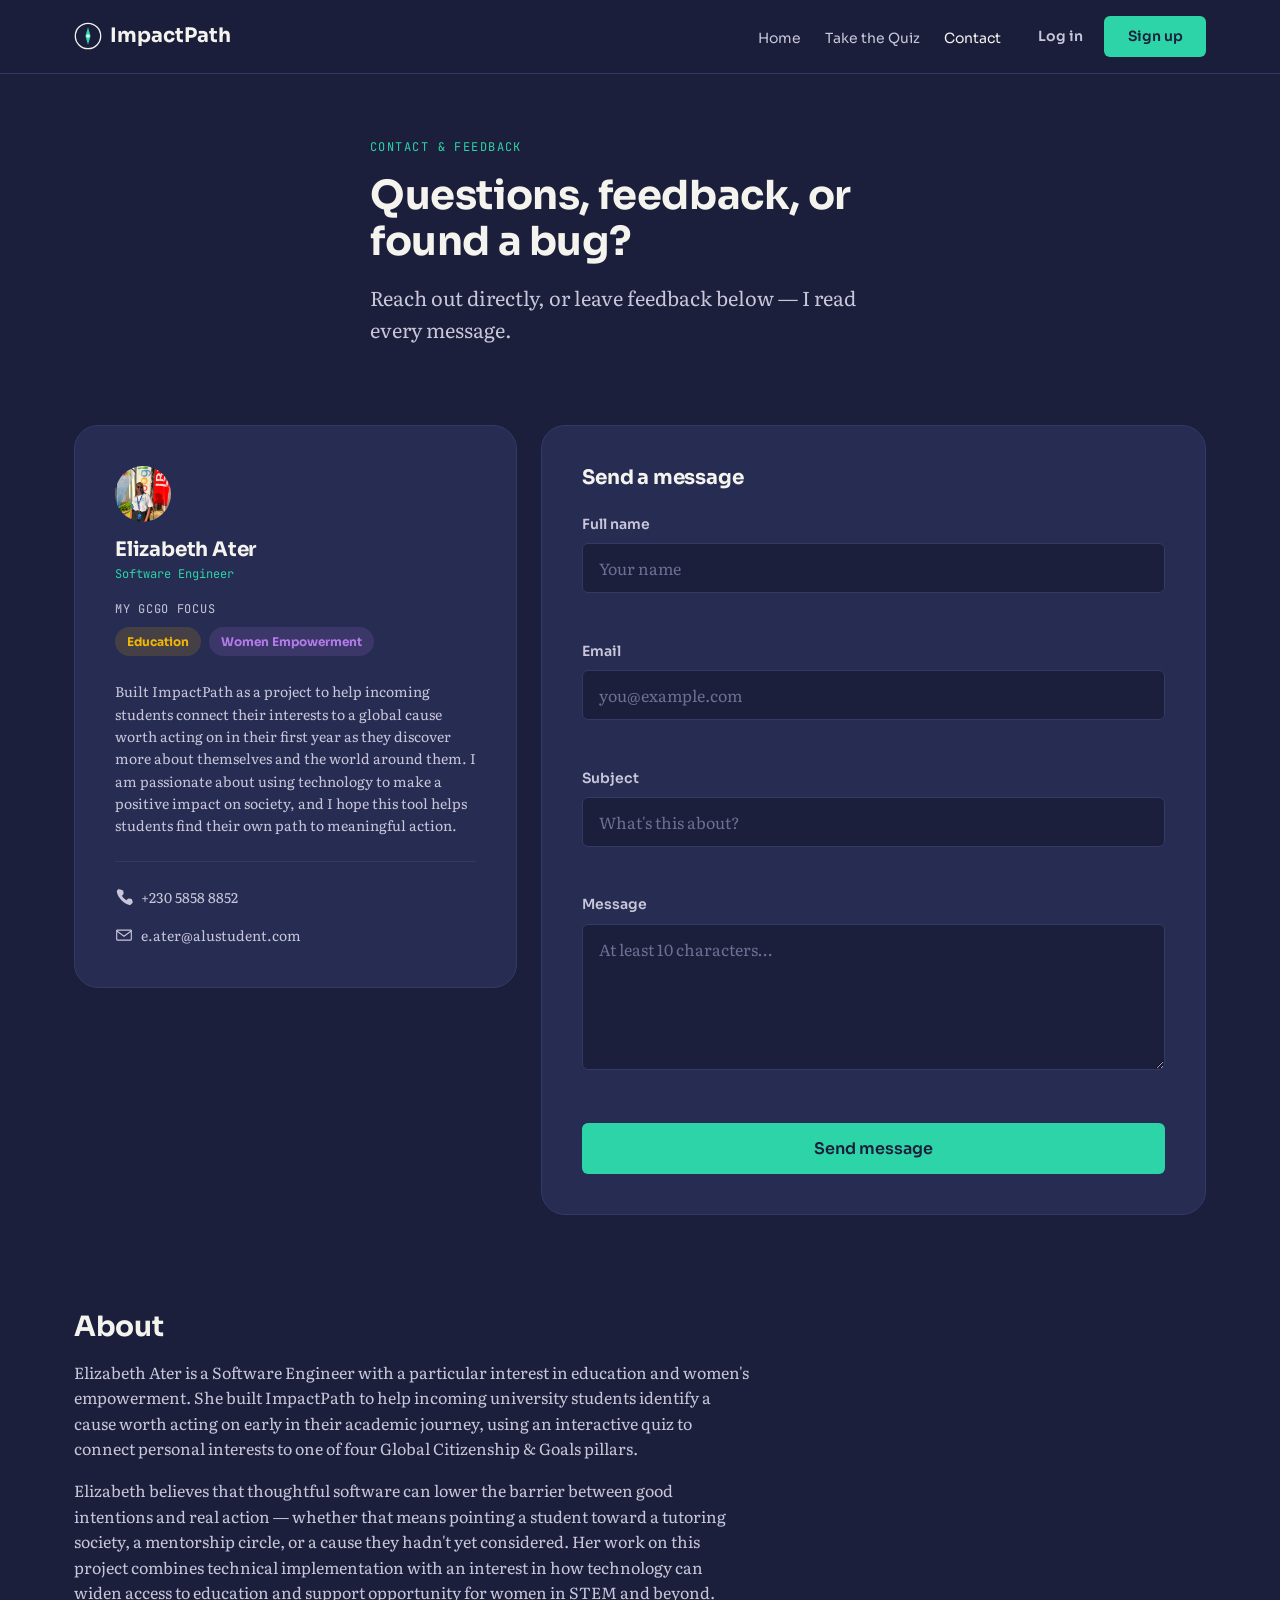
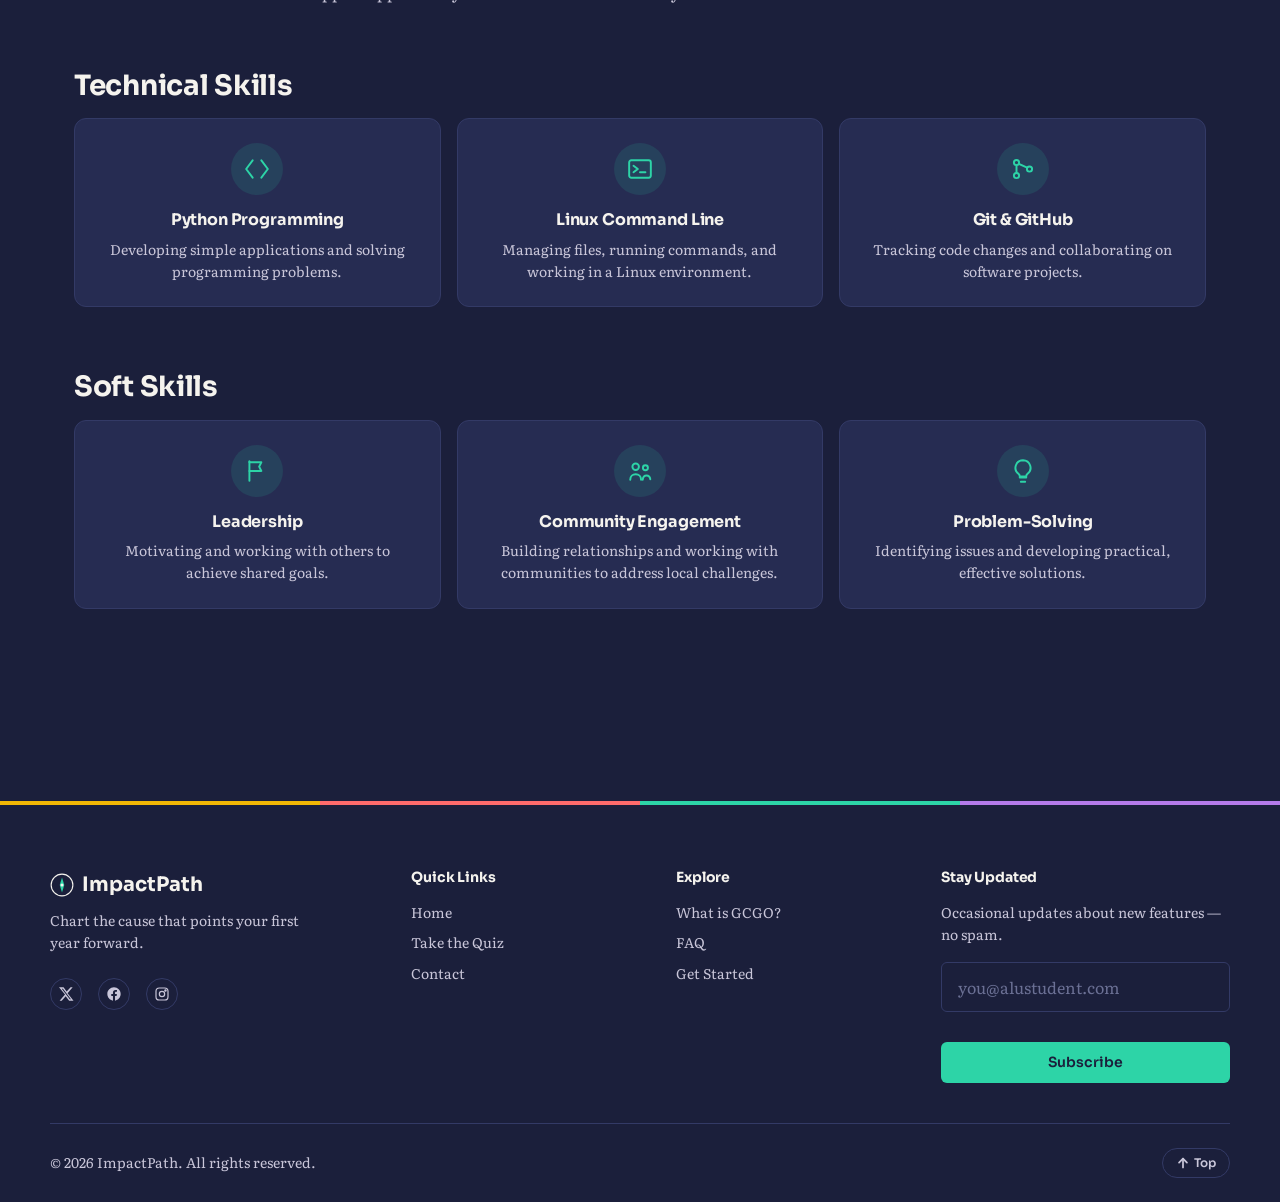
==== commit df8a7a94: "updated the footer email" ====
--- a/contact.html
+++ b/contact.html
@@ -10,6 +10,7 @@
 <link rel="preconnect" href="https://fonts.gstatic.com" crossorigin>
 <link href="https://fonts.googleapis.com/css2?family=Sora:wght@400;600;700;800&family=Literata:ital,wght@0,400;0,500;1,400&family=JetBrains+Mono:wght@500;700&display=swap" rel="stylesheet">
 
+<link rel="icon" type="image/svg+xml" href="images/favicon.svg">
 <link rel="stylesheet" href="css/style.css">
 </head>
 <body>
@@ -287,13 +288,13 @@
       </a>
       <p class="site-footer__tagline">Chart the cause that points your first year forward.</p>
       <div class="site-footer__social">
-        <a href="https://twitter.com/yourusername" target="_blank" rel="noopener noreferrer" aria-label="Follow on X (Twitter)">
+        <a href="https://twitter.com/Ella Ter" target="_blank" rel="noopener noreferrer" aria-label="Follow on X (Twitter)">
           <svg viewBox="0 0 24 24" width="16" height="16" fill="currentColor" aria-hidden="true"><path d="M18.9 2H22l-7.6 8.7L23.3 22H16.7l-5.2-6.8L5.6 22H2.4l8.1-9.3L1.5 2h6.8l4.7 6.2L18.9 2Zm-1.2 18h1.7L7.4 4H5.6l12.1 16Z"/></svg>
         </a>
-        <a href="https://facebook.com/yourusername" target="_blank" rel="noopener noreferrer" aria-label="Follow on Facebook">
+        <a href="https://facebook.com/Ella Ter" target="_blank" rel="noopener noreferrer" aria-label="Follow on Facebook">
           <svg viewBox="0 0 24 24" width="16" height="16" fill="currentColor" aria-hidden="true"><path d="M22 12.06C22 6.5 17.52 2 12 2S2 6.5 2 12.06c0 5 3.66 9.15 8.44 9.94v-7.03H7.9v-2.9h2.54V9.85c0-2.51 1.49-3.9 3.77-3.9 1.09 0 2.24.2 2.24.2v2.46h-1.26c-1.24 0-1.63.77-1.63 1.56v1.88h2.78l-.44 2.9h-2.34V22c4.78-.79 8.44-4.94 8.44-9.94Z"/></svg>
         </a>
-        <a href="https://instagram.com/yourusername" target="_blank" rel="noopener noreferrer" aria-label="Follow on Instagram">
+        <a href="https://instagram.com/Ella Ter" target="_blank" rel="noopener noreferrer" aria-label="Follow on Instagram">
           <svg viewBox="0 0 24 24" width="16" height="16" fill="none" stroke="currentColor" stroke-width="1.8" aria-hidden="true"><rect x="3" y="3" width="18" height="18" rx="5"/><circle cx="12" cy="12" r="4"/><circle cx="17.2" cy="6.8" r="1"/></svg>
         </a>
       </div>
@@ -322,7 +323,7 @@
       <p class="site-footer__newsletter-copy">Occasional updates about new features — no spam.</p>
       <form class="site-footer__newsletter" id="newsletter-form" novalidate>
         <div class="field">
-          <input class="field__input" type="email" id="newsletter-email" placeholder="you@example.com" aria-label="Email address">
+          <input class="field__input" type="email" id="newsletter-email" placeholder="you@alustudent.com" aria-label="Email address">
           <small class="error-message" role="alert"></small>
         </div>
         <button type="submit" class="btn btn--primary" style="width:100%;justify-content:center;">Subscribe</button>
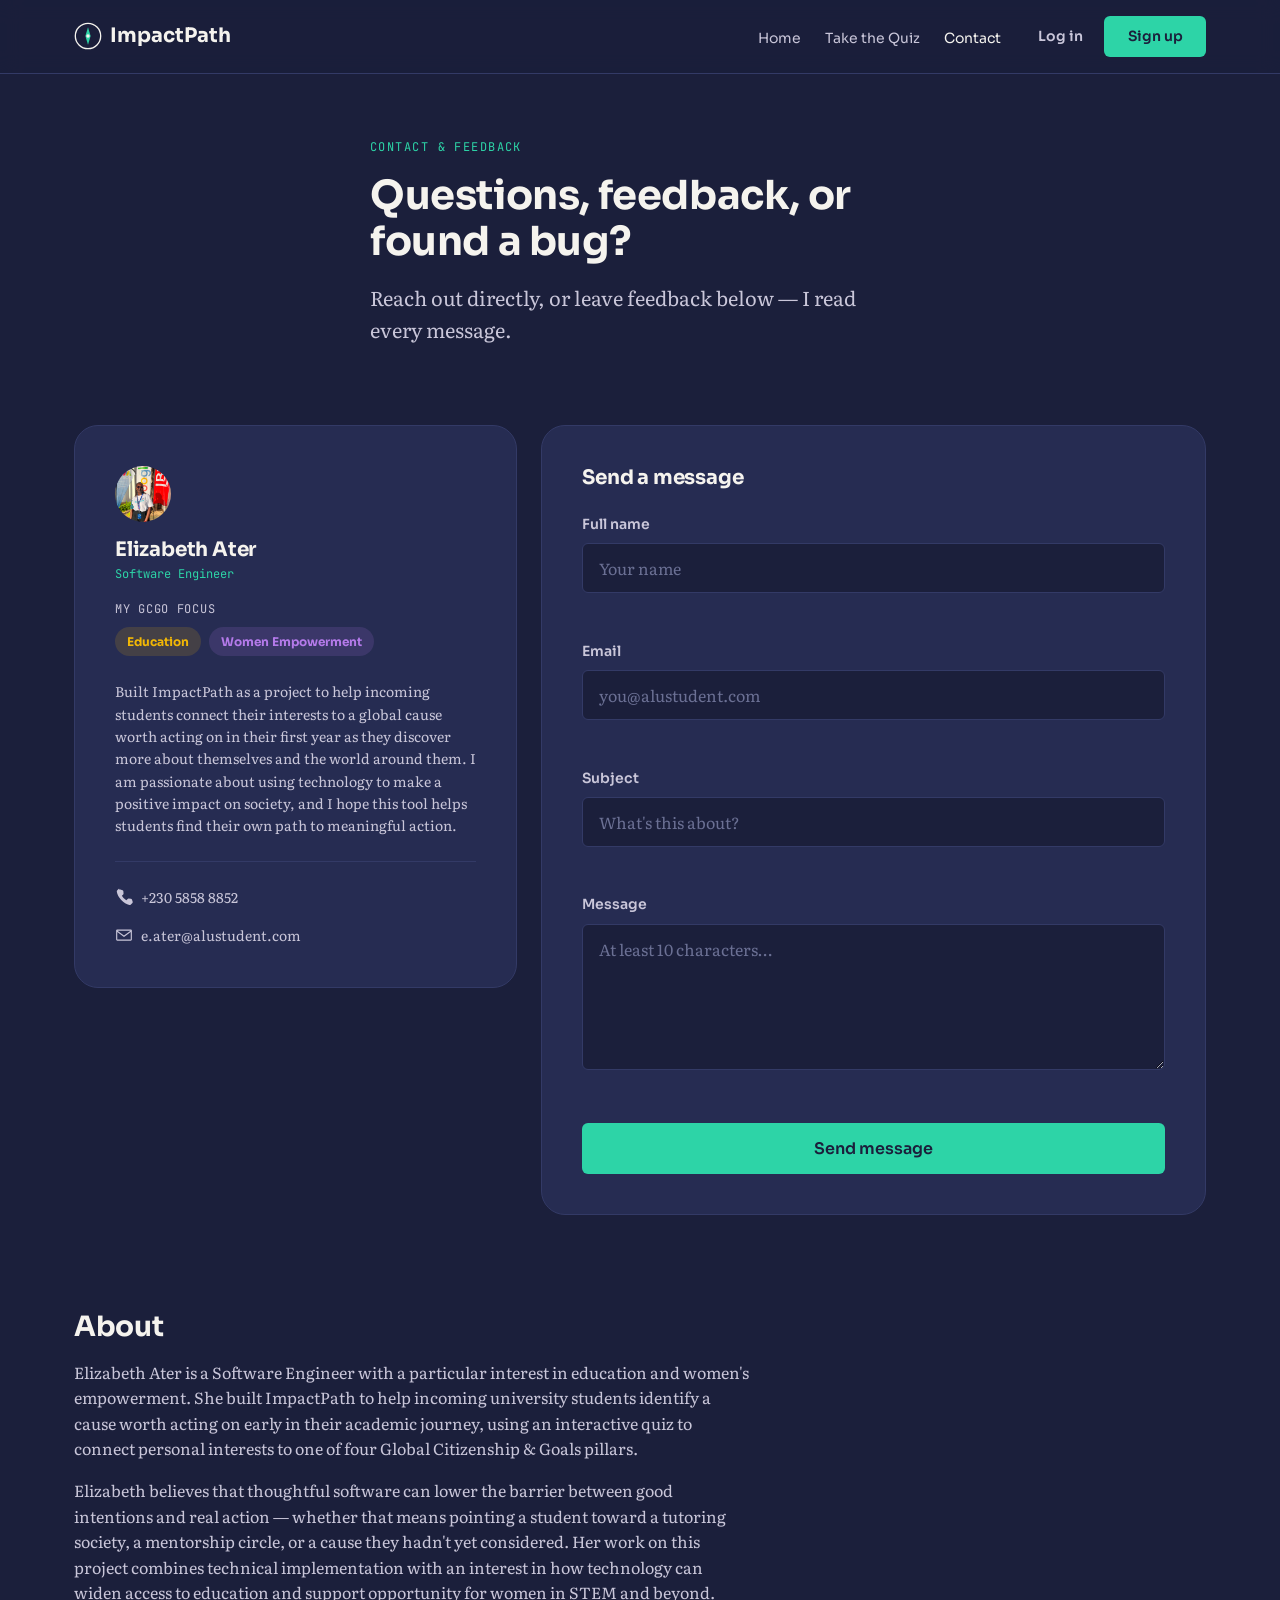
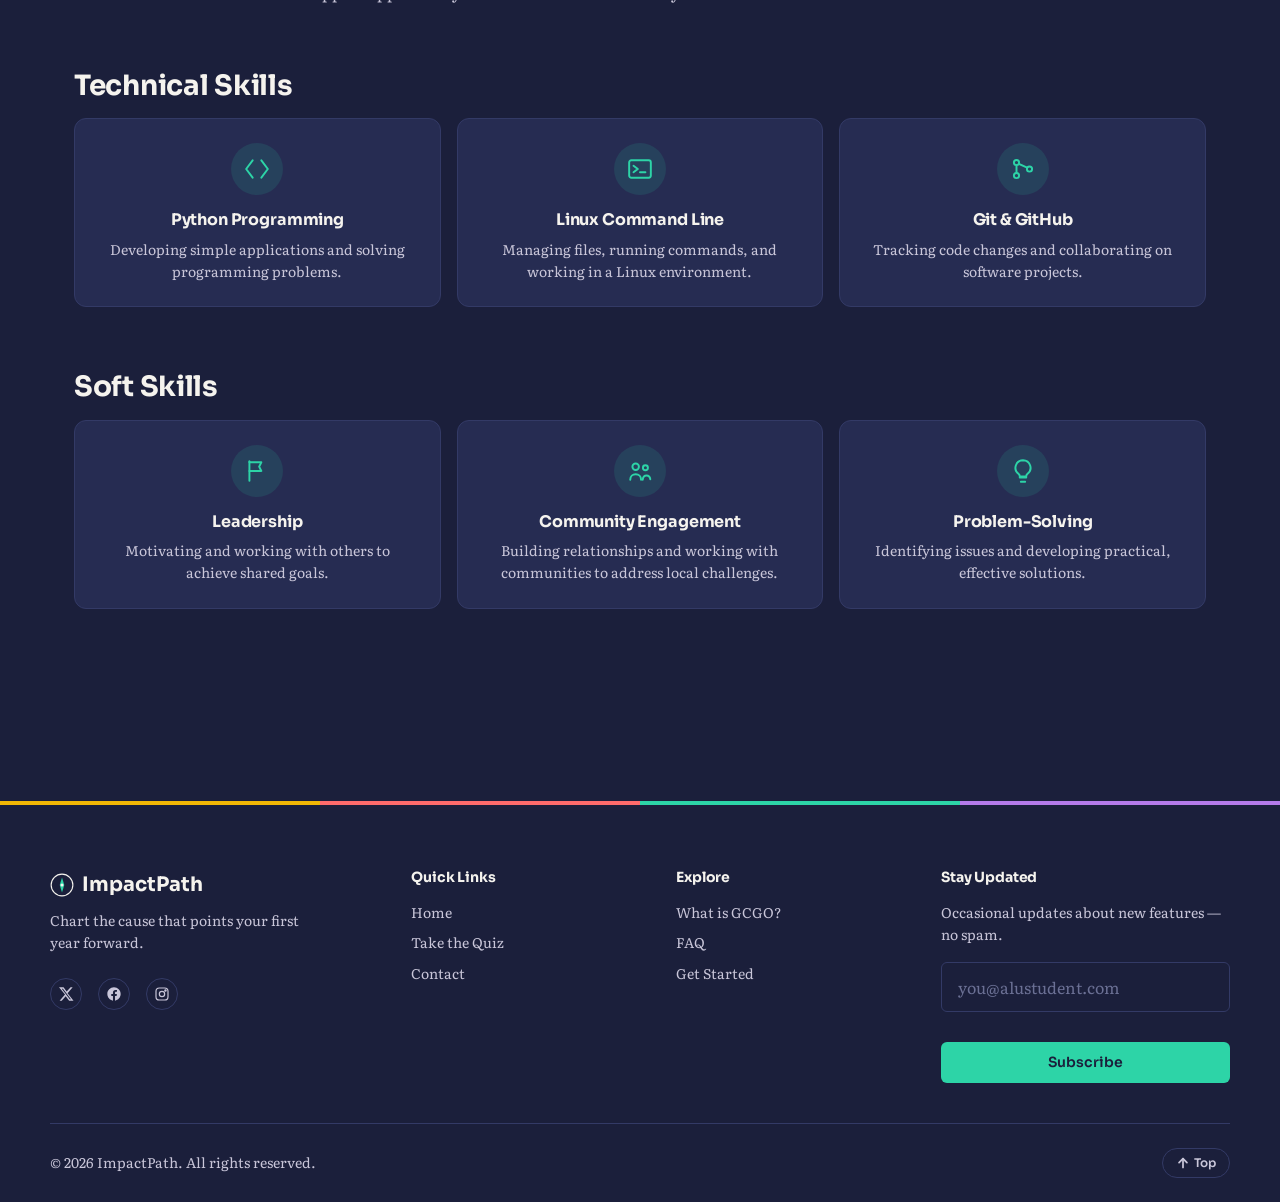
==== commit e22be488: "updated contact page" ====
--- a/contact.html
+++ b/contact.html
@@ -115,7 +115,7 @@
 
       <div class="field">
         <label class="field__label" for="contact-email">Email</label>
-        <input class="field__input" type="email" id="contact-email" name="contactEmail" placeholder="you@example.com" autocomplete="email">
+        <input class="field__input" type="email" id="contact-email" name="contactEmail" placeholder="you@alustudent.com" autocomplete="email">
         <small class="error-message" role="alert"></small>
       </div>
 
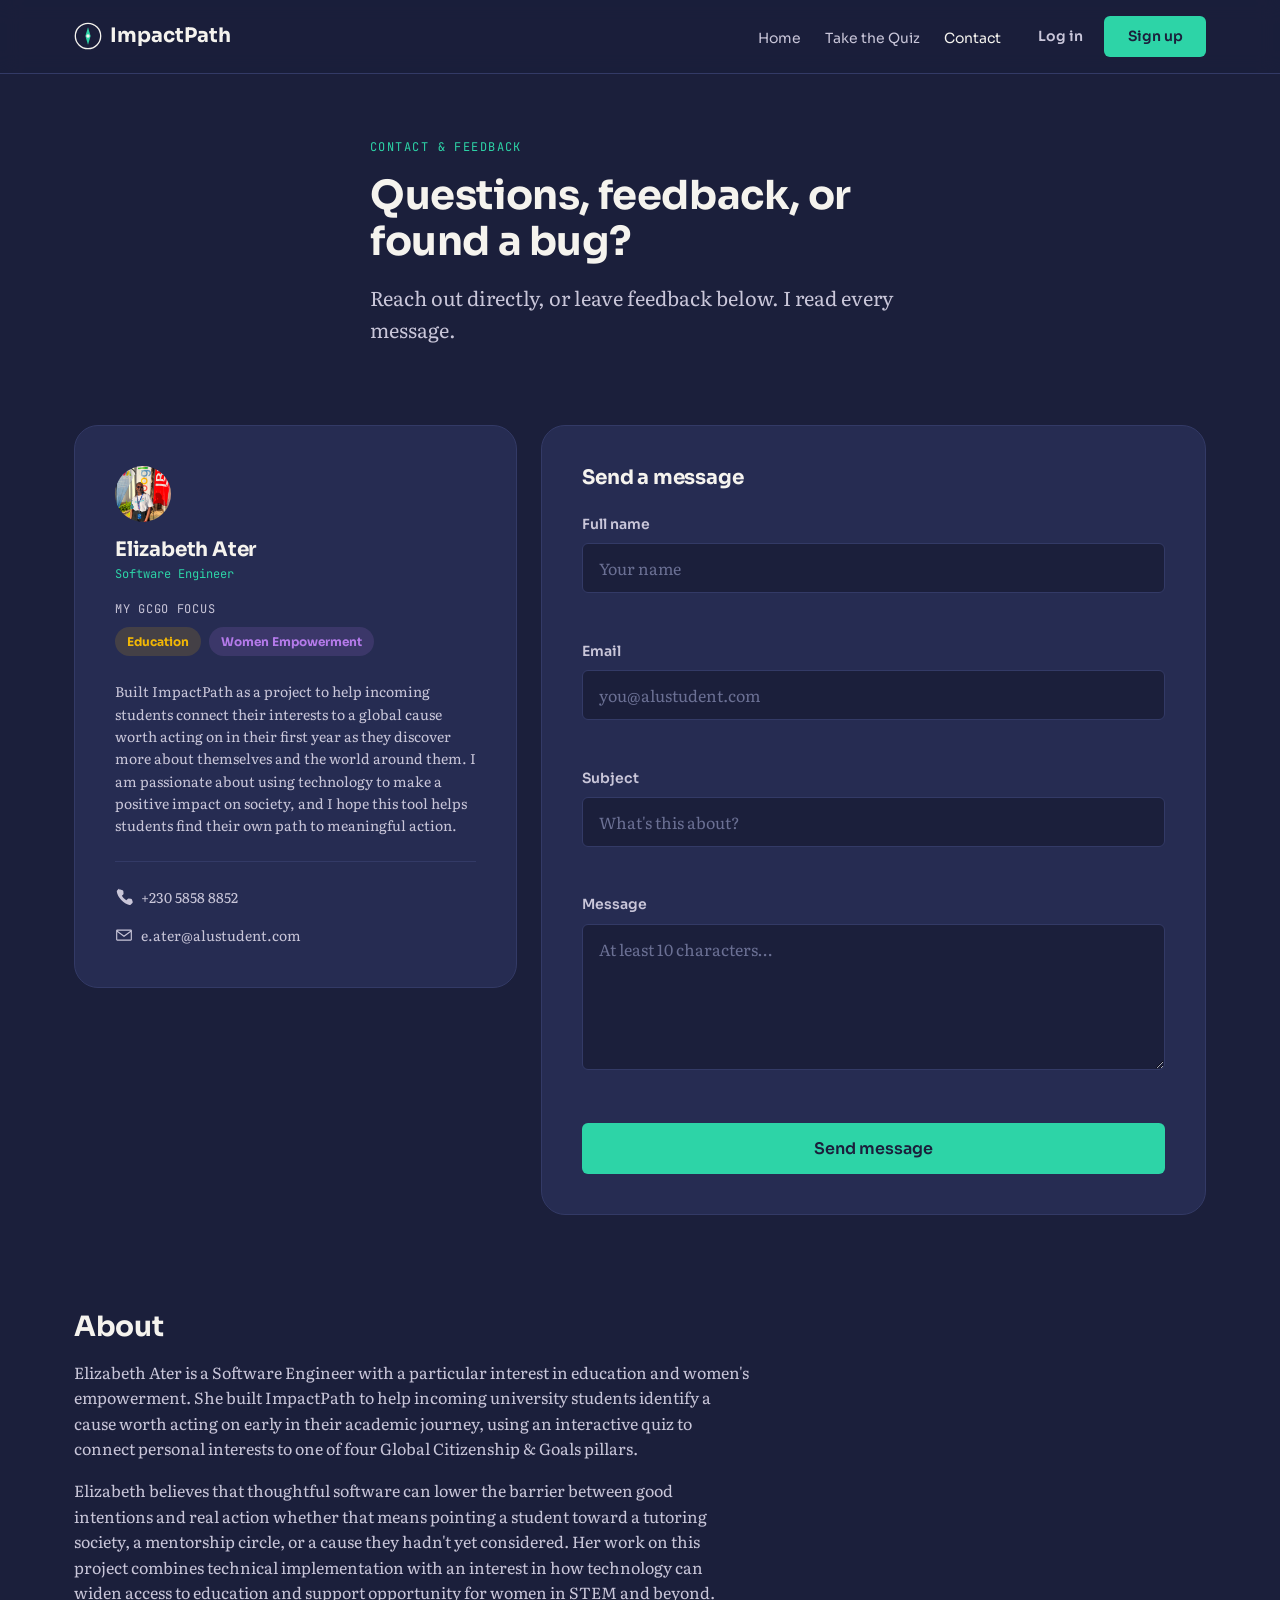
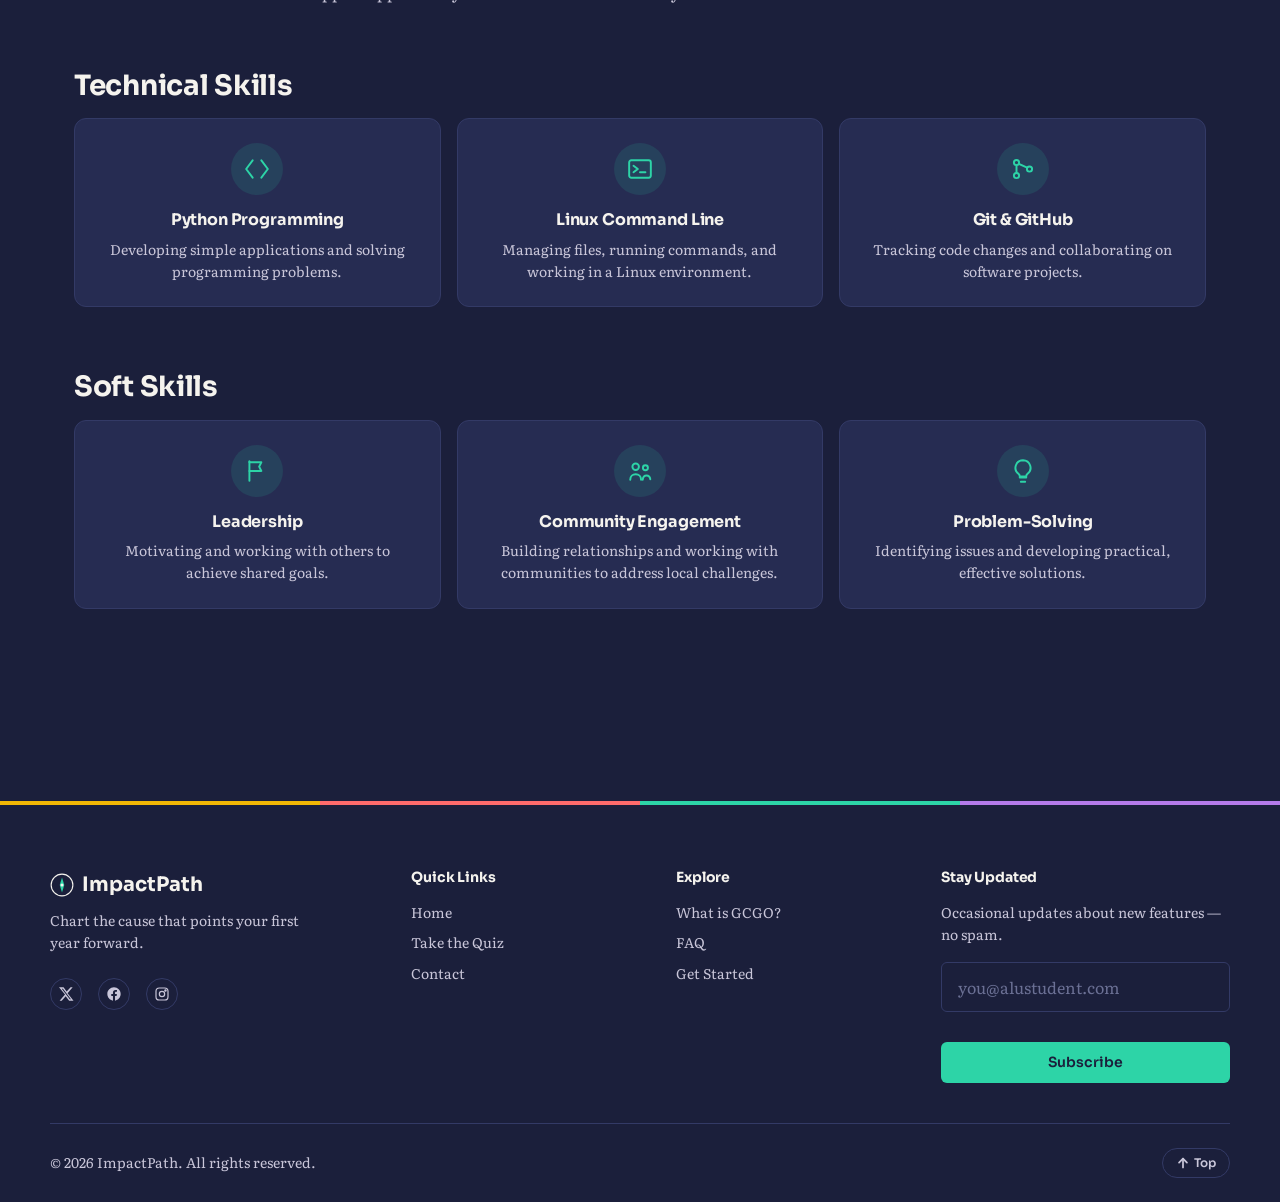
==== commit c4c386f3: "Added names" ====
--- a/contact.html
+++ b/contact.html
@@ -59,7 +59,7 @@
 <header class="contact-hero container">
   <p class="hero__eyebrow">Contact &amp; Feedback</p>
   <h1 class="contact-hero__title">Questions, feedback, or found a bug?</h1>
-  <p class="hero__lead">Reach out directly, or leave feedback below — I read every message.</p>
+  <p class="hero__lead">Reach out directly, or leave feedback below. I read every message.</p>
 </header>
 
 <section class="contact-grid container">
@@ -152,7 +152,7 @@
     </p>
     <p>
       Elizabeth believes that thoughtful software can lower the barrier
-      between good intentions and real action &mdash; whether that means
+      between good intentions and real action whether that means
       pointing a student toward a tutoring society, a mentorship circle,
       or a cause they hadn't yet considered. Her work on this project
       combines technical implementation with an interest in how technology
